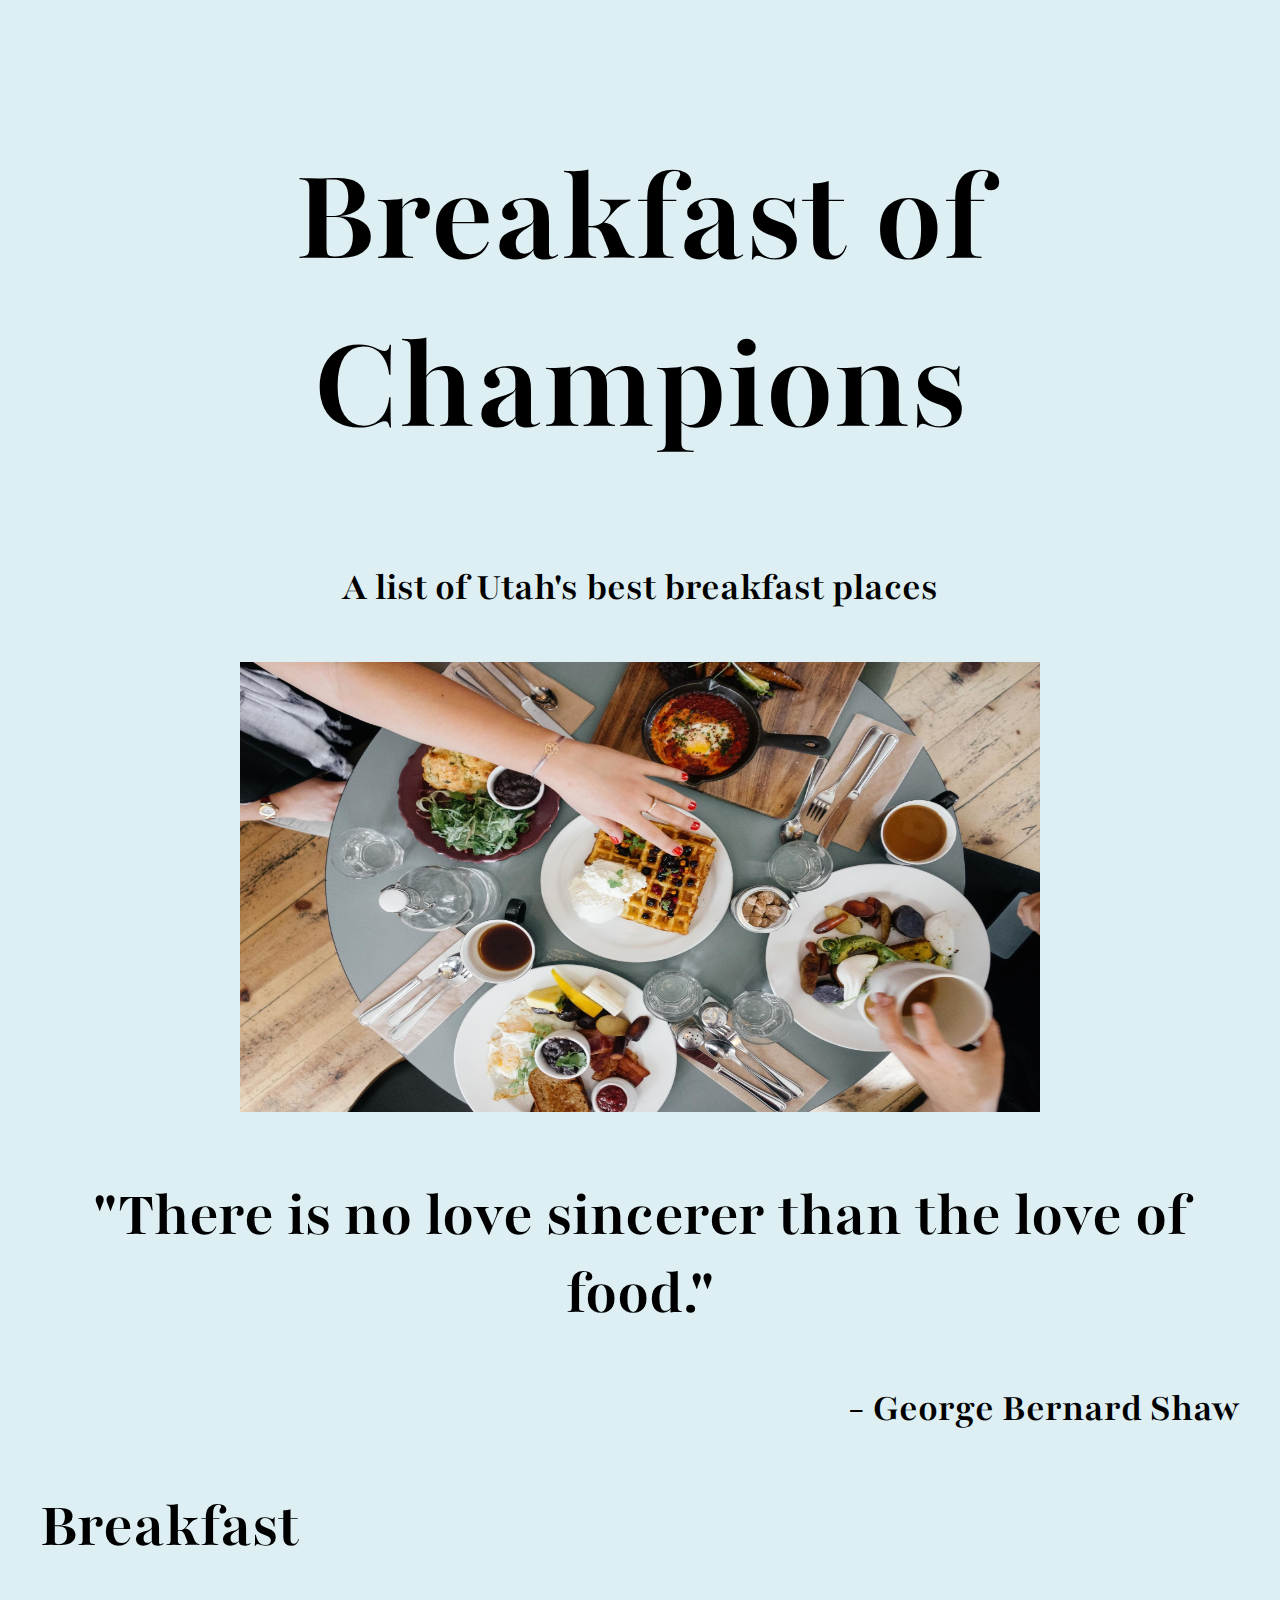
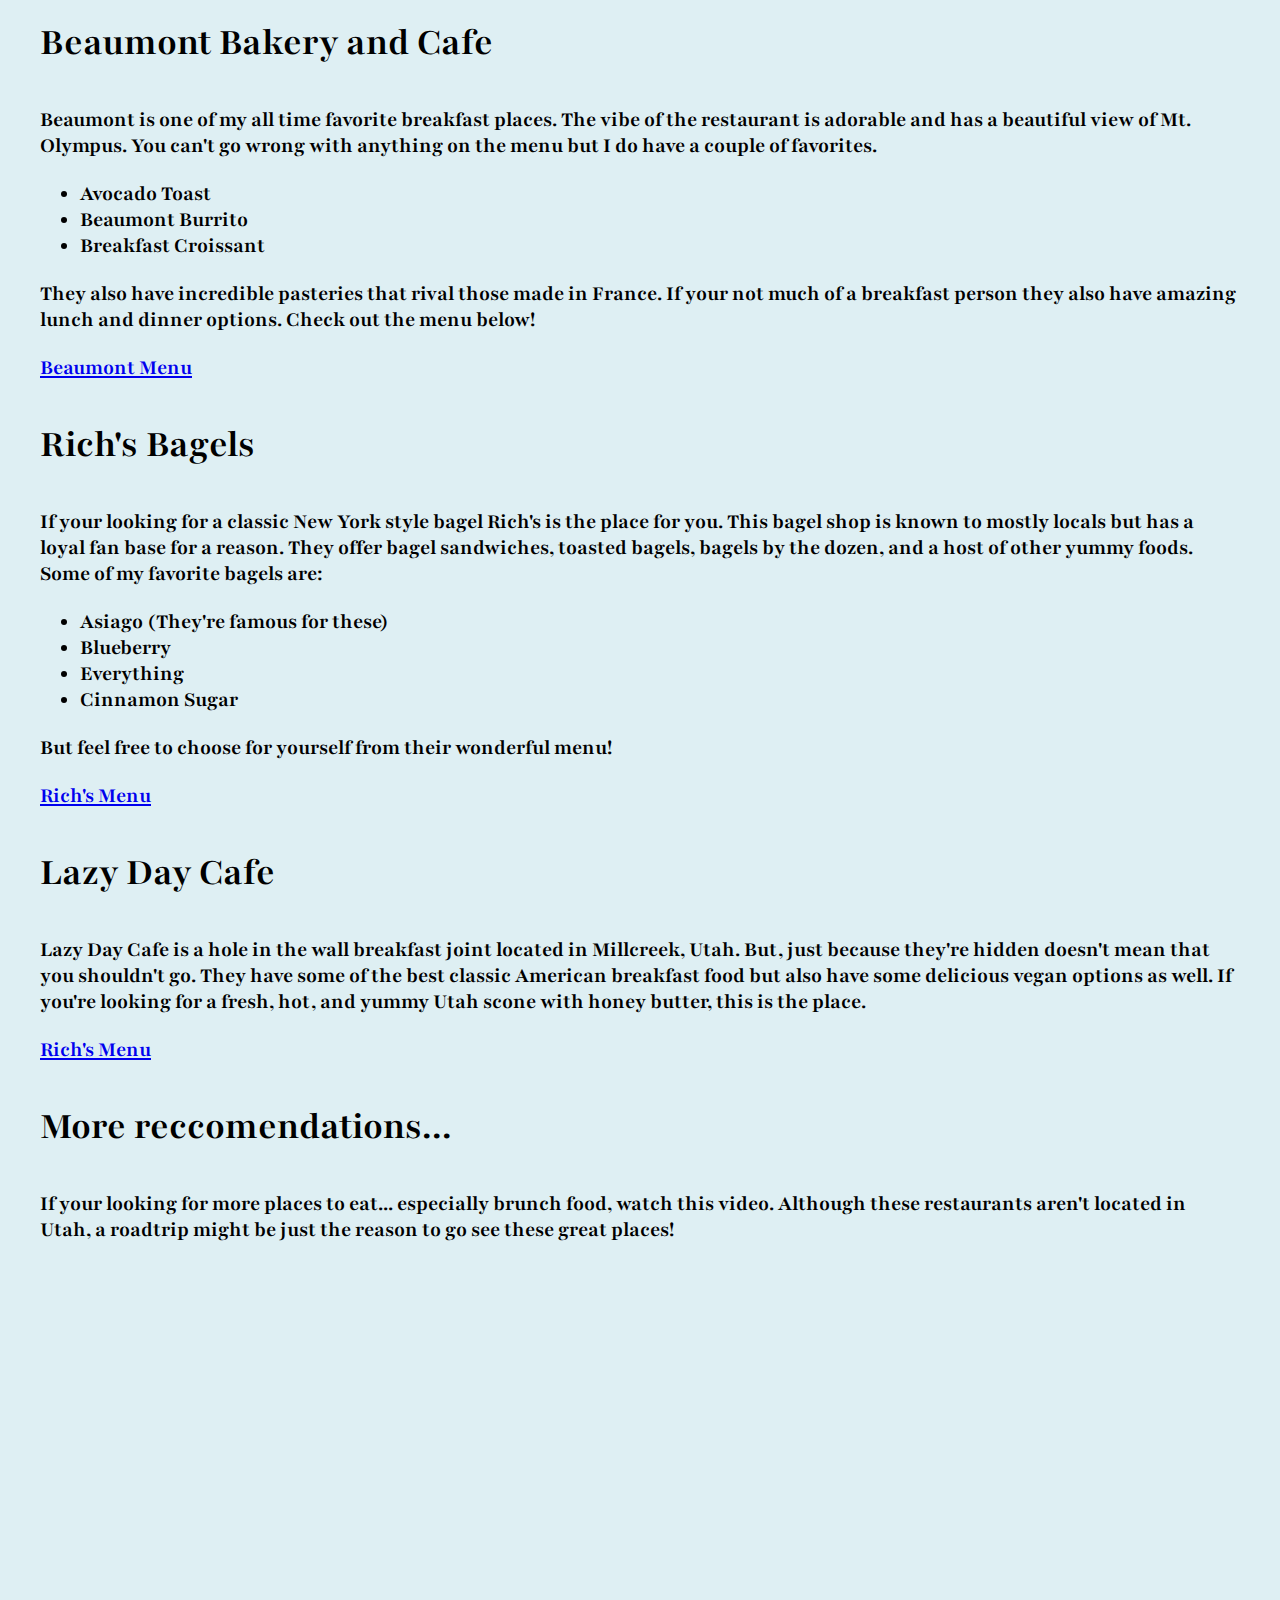
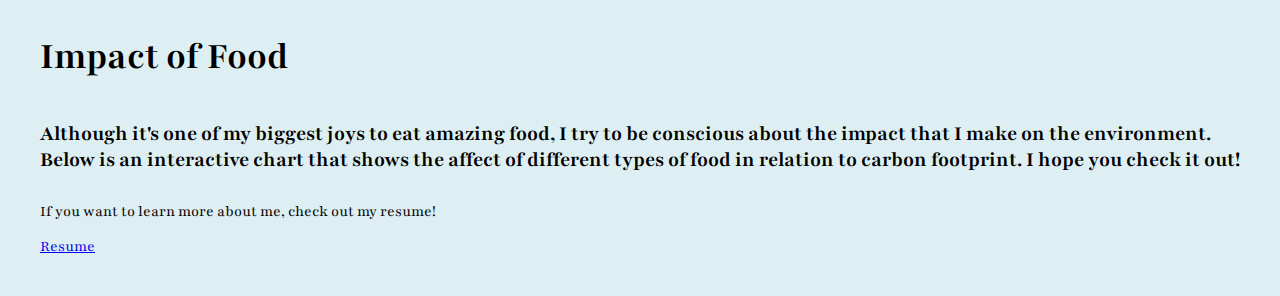
==== post.html @ 879e9ec7 "Add files via upload" ====
<!DOCTYPE html>
<html lang="en">
    <head>
        <meta charset="utf-8" />
        <title>Annie Pinegar Blog</title>
            <link rel="preconnect" href="https://fonts.googleapis.com">
            <link rel="preconnect" href="https://fonts.gstatic.com" crossorigin>
            <link href="https://fonts.googleapis.com/css2?family=Averia+Serif+Libre:ital,wght@0,300;0,400;0,700;1,300;1,400;1,700&family=Playfair:ital,opsz,wght@0,5..1200,300..900;1,5..1200,300..900&display=swap" rel="stylesheet">
            <link href="post.css" rel="stylesheet"/>
                
    </head>
    <body>
    
             <center>           
                    <h1>Breakfast of Champions</h1>
                        <h3>A list of Utah's best breakfast places</h3>
                            <img src="food.jpeg" alt="Yummy Food Here"
                            width="800" height="450" style="margin: 10px;" align="center">
                    <h2>"There is no love sincerer than the love of food." </h2>
            </center>
        <h3>
            <div align="right">
                    - George Bernard Shaw
                </div>
        </h3>
                            

        
                        <h2 class="section-heading">Breakfast</h2>
                        <h3><p>Beaumont Bakery and Cafe</p></h3>
                        <h4><p>Beaumont is one of my all time favorite breakfast places. The vibe of the restaurant is adorable and has a beautiful view of Mt. Olympus. You can't go wrong with anything on the menu but I do have a couple of favorites. </p>
                        
                        <ul>
                            <li>Avocado Toast</li>
                            <li>Beaumont Burrito</li>
                            <li>Breakfast Croissant</li>
                        </ul>
                        <p>They also have incredible pasteries that rival those made in France. If your not much of a breakfast person they also have amazing lunch and dinner options. Check out the menu below!</p>
                        <a target="_blank" href="https://www.beaumont.cafe/our-meals">Beaumont Menu</a></h4>
                        
                        <h3><p>Rich's Bagels</p></h3>
                        <h4><p>If your looking for a classic New York style bagel Rich's is the place for you. This bagel shop is known to mostly locals but has a loyal fan base for a reason. They offer bagel sandwiches, toasted bagels, bagels by the dozen, and a host of other yummy foods. Some of my favorite bagels are:</p>
                        
                        <ul>
                            <li>Asiago (They're famous for these)</li>
                            <li>Blueberry</li>
                            <li>Everything</li>
                            <li>Cinnamon Sugar</li>
                        </ul>
                        <p>But feel free to choose for yourself from their wonderful menu!</p>
                        <a target="_blank" href="https://richsbagels.com/menu/">Rich's Menu</a></h4>
                        
                        <h3><p>Lazy Day Cafe</p></h3>
                        <h4><p>Lazy Day Cafe is a hole in the wall breakfast joint located in Millcreek, Utah. But, just because they're hidden doesn't mean that you shouldn't go. They have some of the best classic American breakfast food but also have some delicious vegan options as well. If you're looking for a fresh, hot, and yummy Utah scone with honey butter, this is the place.</p>
                        
                        <a target="_blank" href="https://richsbagels.com/menu/">Rich's Menu</a></h4>
                        
                        <h3><p>More reccomendations...</p></h3>
                        <h4><p>If your looking for more places to eat... especially brunch food, watch this video. Although these restaurants aren't located in Utah, a roadtrip might be just the reason to go see these great places!</p></h4>
                        <iframe width="560" height="315" src="https://www.youtube.com/embed/yyv2gOHMGEc?si=KQgQYiql-RobZa5h" title="YouTube video player" frameborder="0" allow="accelerometer; autoplay; clipboard-write; encrypted-media; gyroscope; picture-in-picture; web-share" referrerpolicy="strict-origin-when-cross-origin" allowfullscreen></iframe>
                        
                        <h3><p>Impact of Food</p></h3>
                        <h4><p>Although it's one of my biggest joys to eat amazing food, I try to be conscious about the impact that I make on the environment. Below is an interactive chart that shows the affect of different types of food in relation to carbon footprint. I hope you check it out!</p></h4>
                        <div class='tableauPlaceholder' id='viz1713224712039' style='position: relative'><noscript><a href='#'><img alt='Viz ' src='https:&#47;&#47;public.tableau.com&#47;static&#47;images&#47;Ca&#47;CarbonFootprintofFood&#47;Viz&#47;1_rss.png' style='border: none' /></a></noscript><object class='tableauViz'  style='display:none;'><param name='host_url' value='https%3A%2F%2Fpublic.tableau.com%2F' /> <param name='embed_code_version' value='3' /> <param name='site_root' value='' /><param name='name' value='CarbonFootprintofFood&#47;Viz' /><param name='tabs' value='no' /><param name='toolbar' value='yes' /><param name='static_image' value='https:&#47;&#47;public.tableau.com&#47;static&#47;images&#47;Ca&#47;CarbonFootprintofFood&#47;Viz&#47;1.png' /> <param name='animate_transition' value='yes' /><param name='display_static_image' value='yes' /><param name='display_spinner' value='yes' /><param name='display_overlay' value='yes' /><param name='display_count' value='yes' /><param name='language' value='en-US' /></object></div>                <script type='text/javascript'>                    var divElement = document.getElementById('viz1713224712039');                    var vizElement = divElement.getElementsByTagName('object')[0];                    vizElement.style.width='1200px';vizElement.style.height='877px';                    var scriptElement = document.createElement('script');                    scriptElement.src = 'https://public.tableau.com/javascripts/api/viz_v1.js';                    vizElement.parentNode.insertBefore(scriptElement, vizElement);                </script>
                        
                        
                        <p>If you want to learn more about me, check out my resume!</p>
                        <a target="_blank" href="about.html">Resume</a>
                        
                        
    </body>
</html>
---- post.css ----
body{
  font-family: "Playfair", serif;
  font-optical-sizing: auto;
  font-weight: <weight>;
  font-style: normal;
  font-variation-settings:
    "wdth" 100;   
}
body{
    padding: 2rem;
    background-color: #DEEFF3
}

h1{
    font-size: 140px;
    text-align: center;
    font-weight: bold;
}

h2{
    font-size: 65px;
}

h3{
    font-size: 40px;
}

h4{
    font-size: 22px;
}

.restaurant{
    font: #2D3550
}
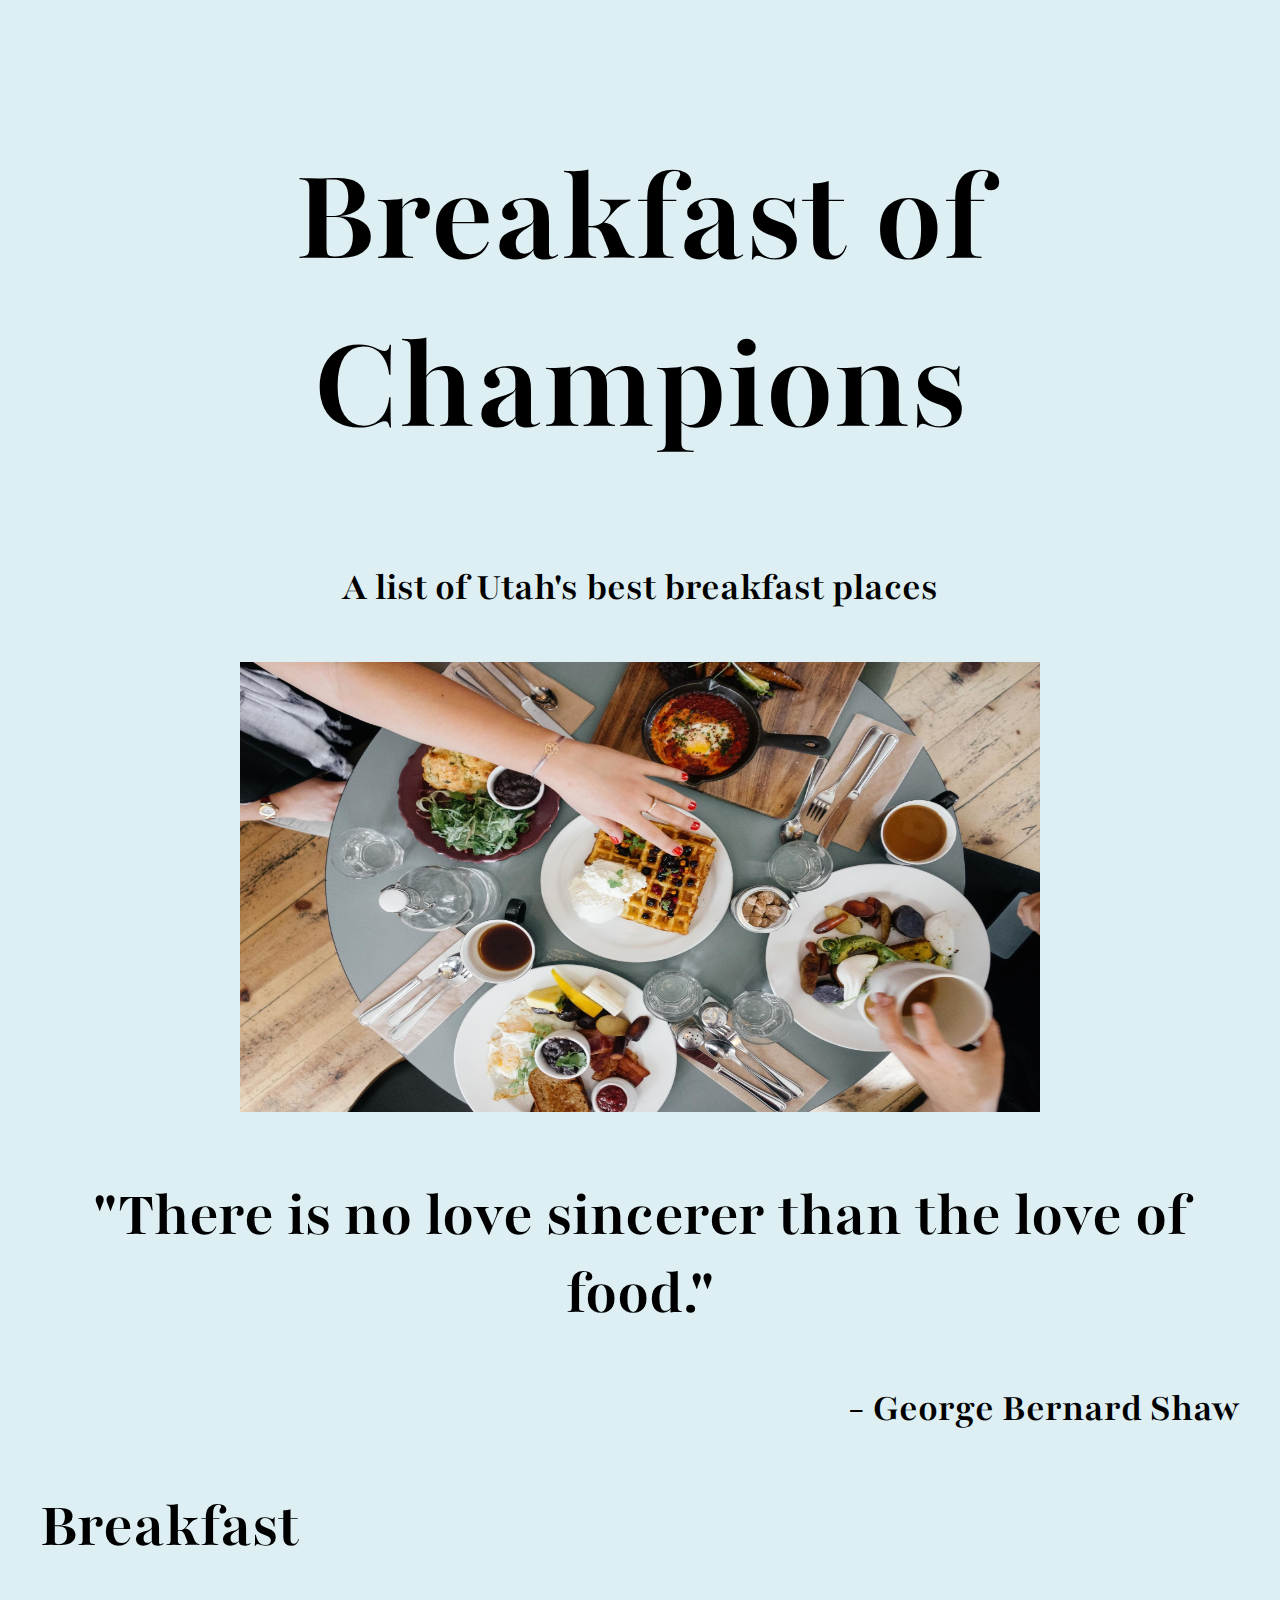
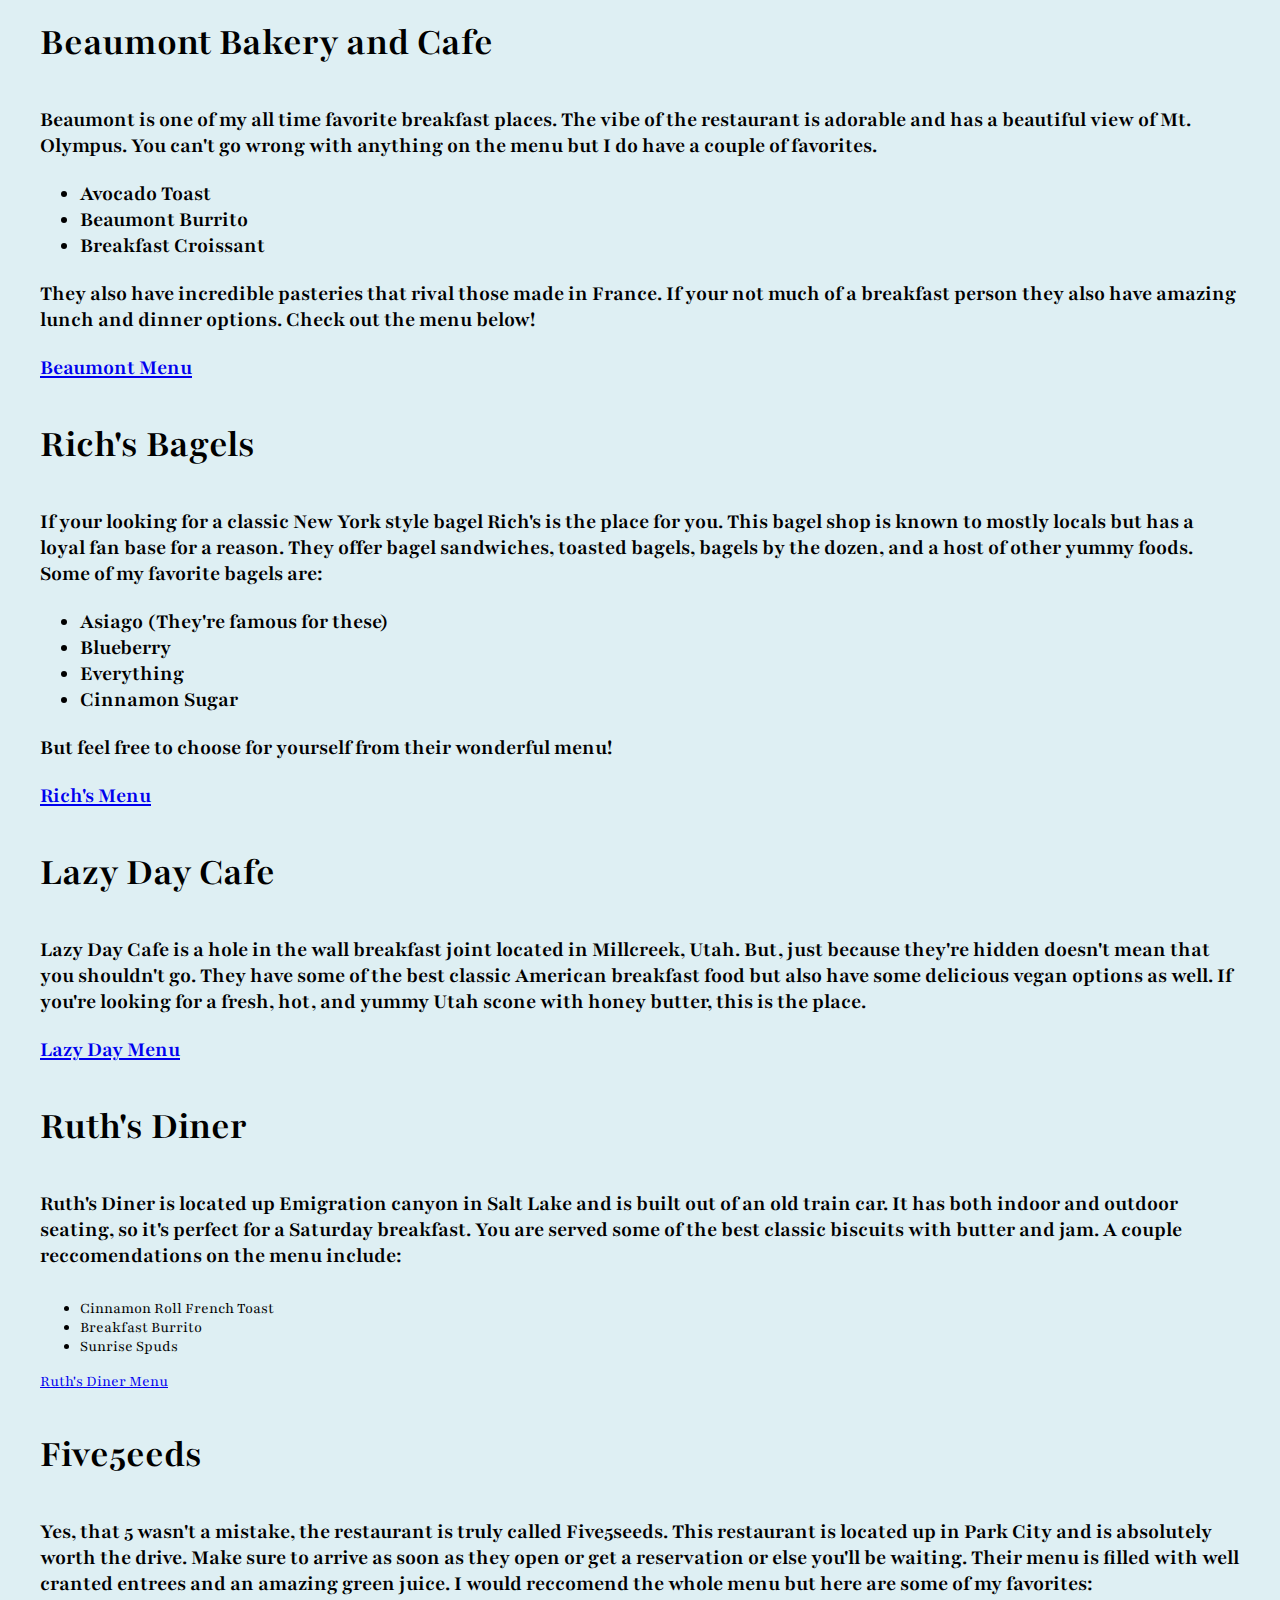
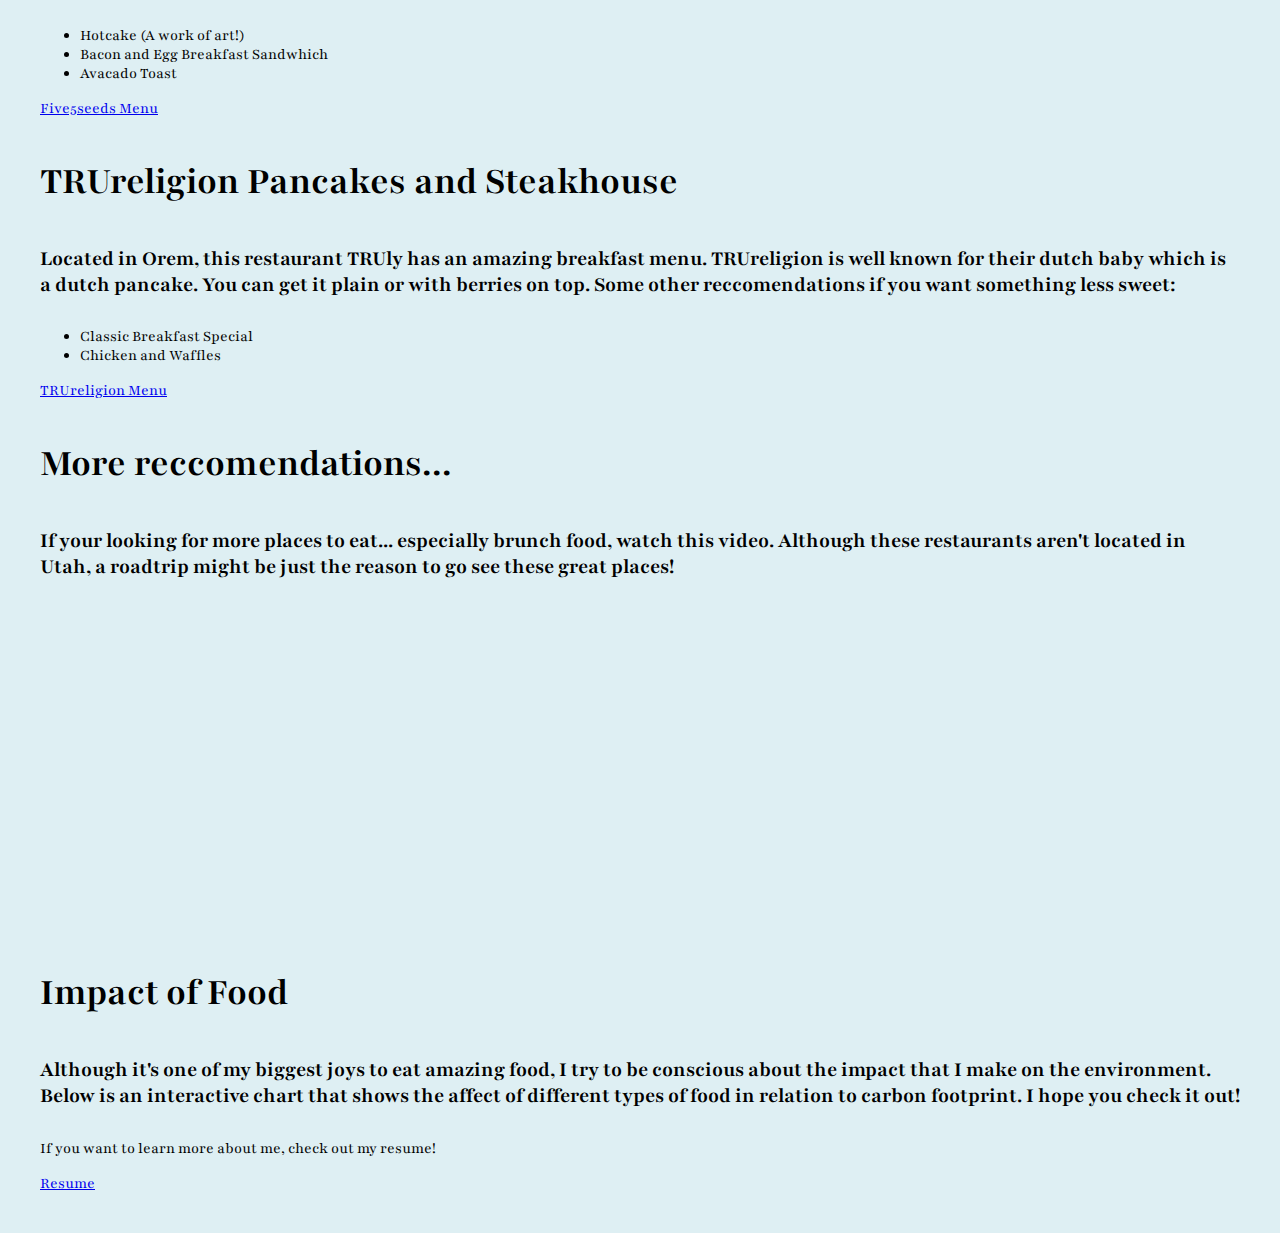
==== commit 7a8aea55: "Add files via upload" ====
--- a/post.html
+++ b/post.html
@@ -26,8 +26,8 @@
                             
 
         
-                        <h2 class="section-heading">Breakfast</h2>
-                        <h3><p>Beaumont Bakery and Cafe</p></h3>
+        <h2 class="section-heading">Breakfast</h2>
+                    <h3><p>Beaumont Bakery and Cafe</p></h3>
                         <h4><p>Beaumont is one of my all time favorite breakfast places. The vibe of the restaurant is adorable and has a beautiful view of Mt. Olympus. You can't go wrong with anything on the menu but I do have a couple of favorites. </p>
                         
                         <ul>
@@ -38,7 +38,7 @@
                         <p>They also have incredible pasteries that rival those made in France. If your not much of a breakfast person they also have amazing lunch and dinner options. Check out the menu below!</p>
                         <a target="_blank" href="https://www.beaumont.cafe/our-meals">Beaumont Menu</a></h4>
                         
-                        <h3><p>Rich's Bagels</p></h3>
+                    <h3><p>Rich's Bagels</p></h3>
                         <h4><p>If your looking for a classic New York style bagel Rich's is the place for you. This bagel shop is known to mostly locals but has a loyal fan base for a reason. They offer bagel sandwiches, toasted bagels, bagels by the dozen, and a host of other yummy foods. Some of my favorite bagels are:</p>
                         
                         <ul>
@@ -50,11 +50,43 @@
                         <p>But feel free to choose for yourself from their wonderful menu!</p>
                         <a target="_blank" href="https://richsbagels.com/menu/">Rich's Menu</a></h4>
                         
-                        <h3><p>Lazy Day Cafe</p></h3>
+                    <h3><p>Lazy Day Cafe</p></h3>
                         <h4><p>Lazy Day Cafe is a hole in the wall breakfast joint located in Millcreek, Utah. But, just because they're hidden doesn't mean that you shouldn't go. They have some of the best classic American breakfast food but also have some delicious vegan options as well. If you're looking for a fresh, hot, and yummy Utah scone with honey butter, this is the place.</p>
                         
-                        <a target="_blank" href="https://richsbagels.com/menu/">Rich's Menu</a></h4>
+                        <a target="_blank" href="https://www.lazydaycafe.net">Lazy Day Menu</a></h4>
+        
+                    <h3><p>Ruth's Diner</p></h3>
+                        <h4><p>Ruth's Diner is located up Emigration canyon in Salt Lake and is built out of an old train car. It has both indoor and outdoor seating, so it's perfect for a Saturday breakfast. You are served some of the best classic biscuits with butter and jam. A couple reccomendations on the menu include:</p></h4>
                         
+                        <ul>
+                            <li>Cinnamon Roll French Toast</li>
+                            <li>Breakfast Burrito</li>
+                            <li>Sunrise Spuds</li>
+                        </ul>
+        
+                        <a target="_blank" href="https://ruthsdiner.com/wp-content/uploads/2023/02/Day-2-25-23.pdf">Ruth's Diner Menu</a>
+        
+                    <h3><p>Five5eeds</p></h3>
+                        <h4><p>Yes, that 5 wasn't a mistake, the restaurant is truly called Five5seeds. This restaurant is located up in Park City and is absolutely worth the drive. Make sure to arrive as soon as they open or get a reservation or else you'll be waiting. Their menu is filled with well cranted entrees and an amazing green juice. I would reccomend the whole menu but here are some of my favorites:</p></h4>
+                        
+                        <ul>
+                            <li>Hotcake (A work of art!)</li>
+                            <li>Bacon and Egg Breakfast Sandwhich</li>
+                            <li>Avacado Toast</li>
+                        </ul>
+        
+                        <a target="_blank" href="https://www.five5eeds.com/menu#breakfast">Five5seeds Menu</a>
+        
+                    <h3><p>TRUreligion Pancakes and Steakhouse</p></h3>
+                        <h4><p>Located in Orem, this restaurant TRUly has an amazing breakfast menu. TRUreligion is well known for their dutch baby which is a dutch pancake. You can get it plain or with berries on top. Some other reccomendations if you want something less sweet:</p></h4>
+                        
+                        <ul>
+                            <li>Classic Breakfast Special</li>
+                            <li>Chicken and Waffles</li>
+                        </ul>
+        
+                        <a target="_blank" href="https://trureligionpancakeandsteakhouse.com/our-menu/">TRUreligion Menu</a>
+        
                         <h3><p>More reccomendations...</p></h3>
                         <h4><p>If your looking for more places to eat... especially brunch food, watch this video. Although these restaurants aren't located in Utah, a roadtrip might be just the reason to go see these great places!</p></h4>
                         <iframe width="560" height="315" src="https://www.youtube.com/embed/yyv2gOHMGEc?si=KQgQYiql-RobZa5h" title="YouTube video player" frameborder="0" allow="accelerometer; autoplay; clipboard-write; encrypted-media; gyroscope; picture-in-picture; web-share" referrerpolicy="strict-origin-when-cross-origin" allowfullscreen></iframe>
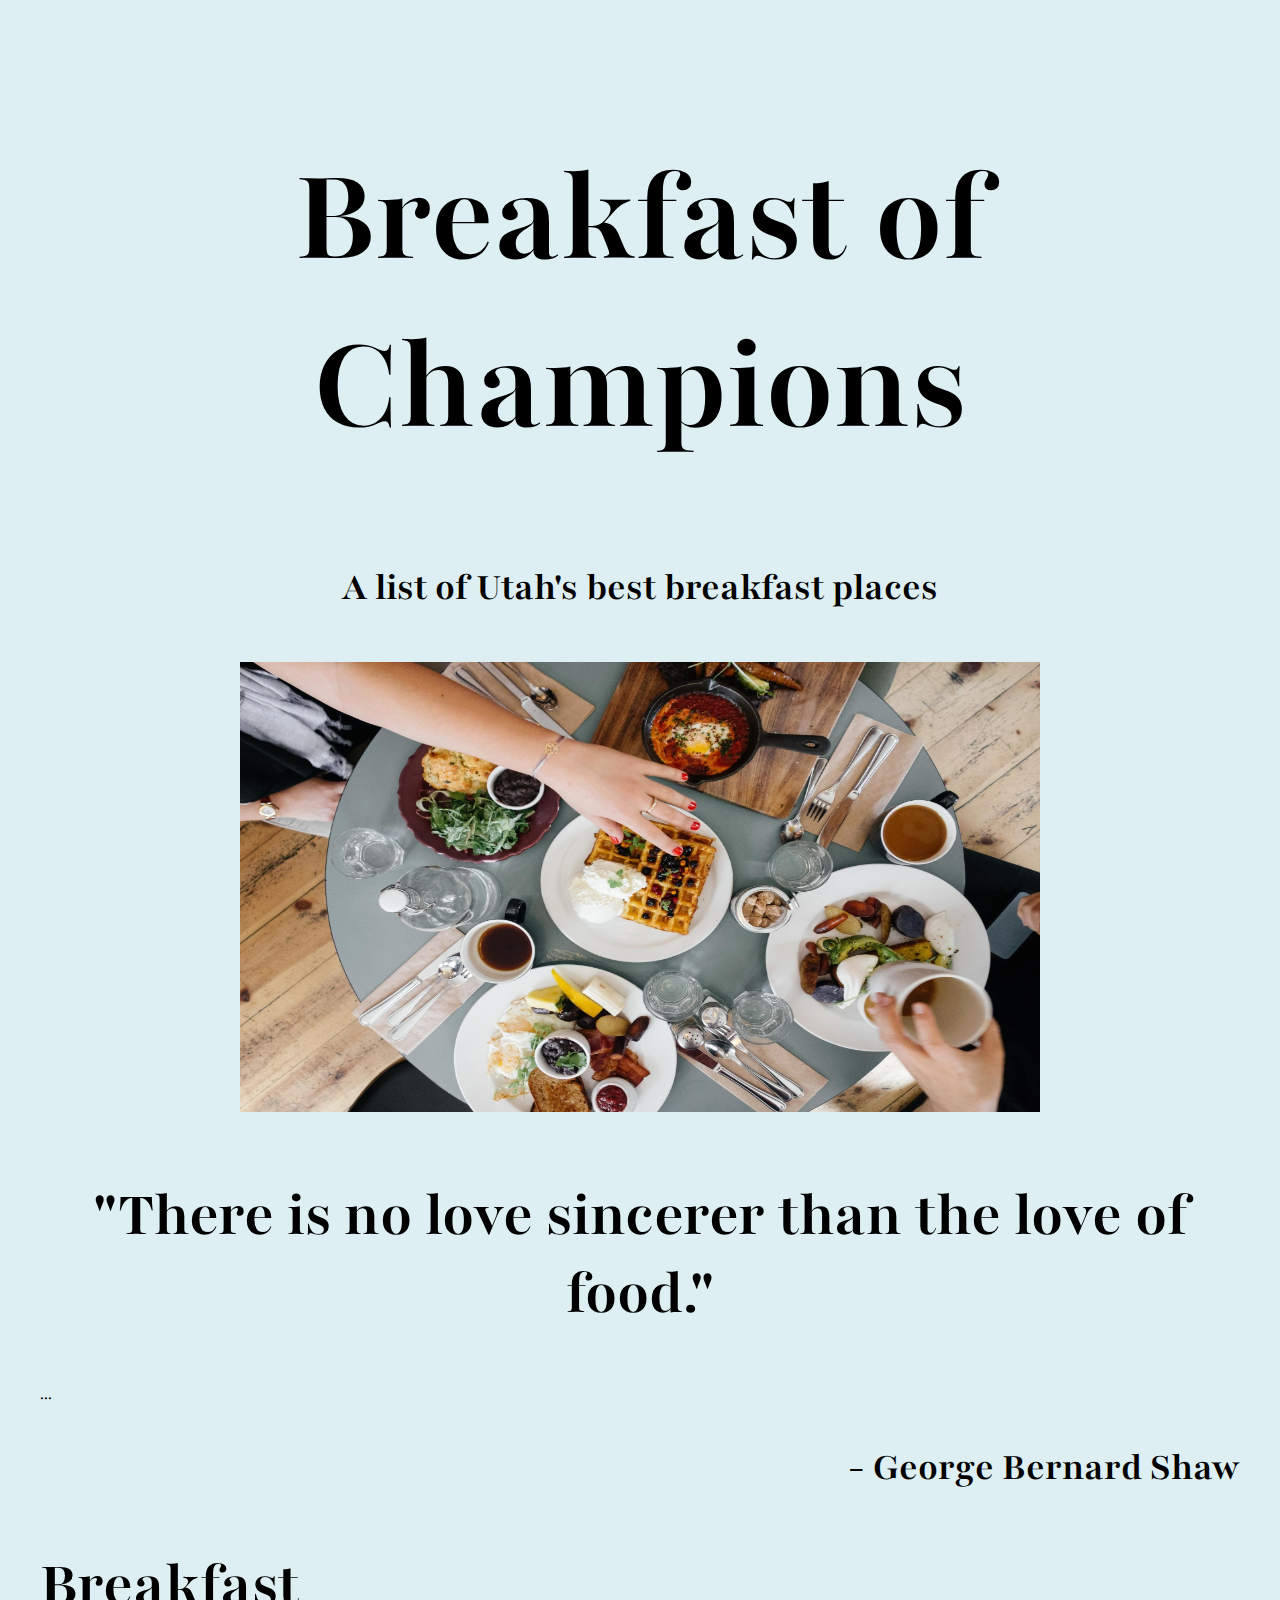
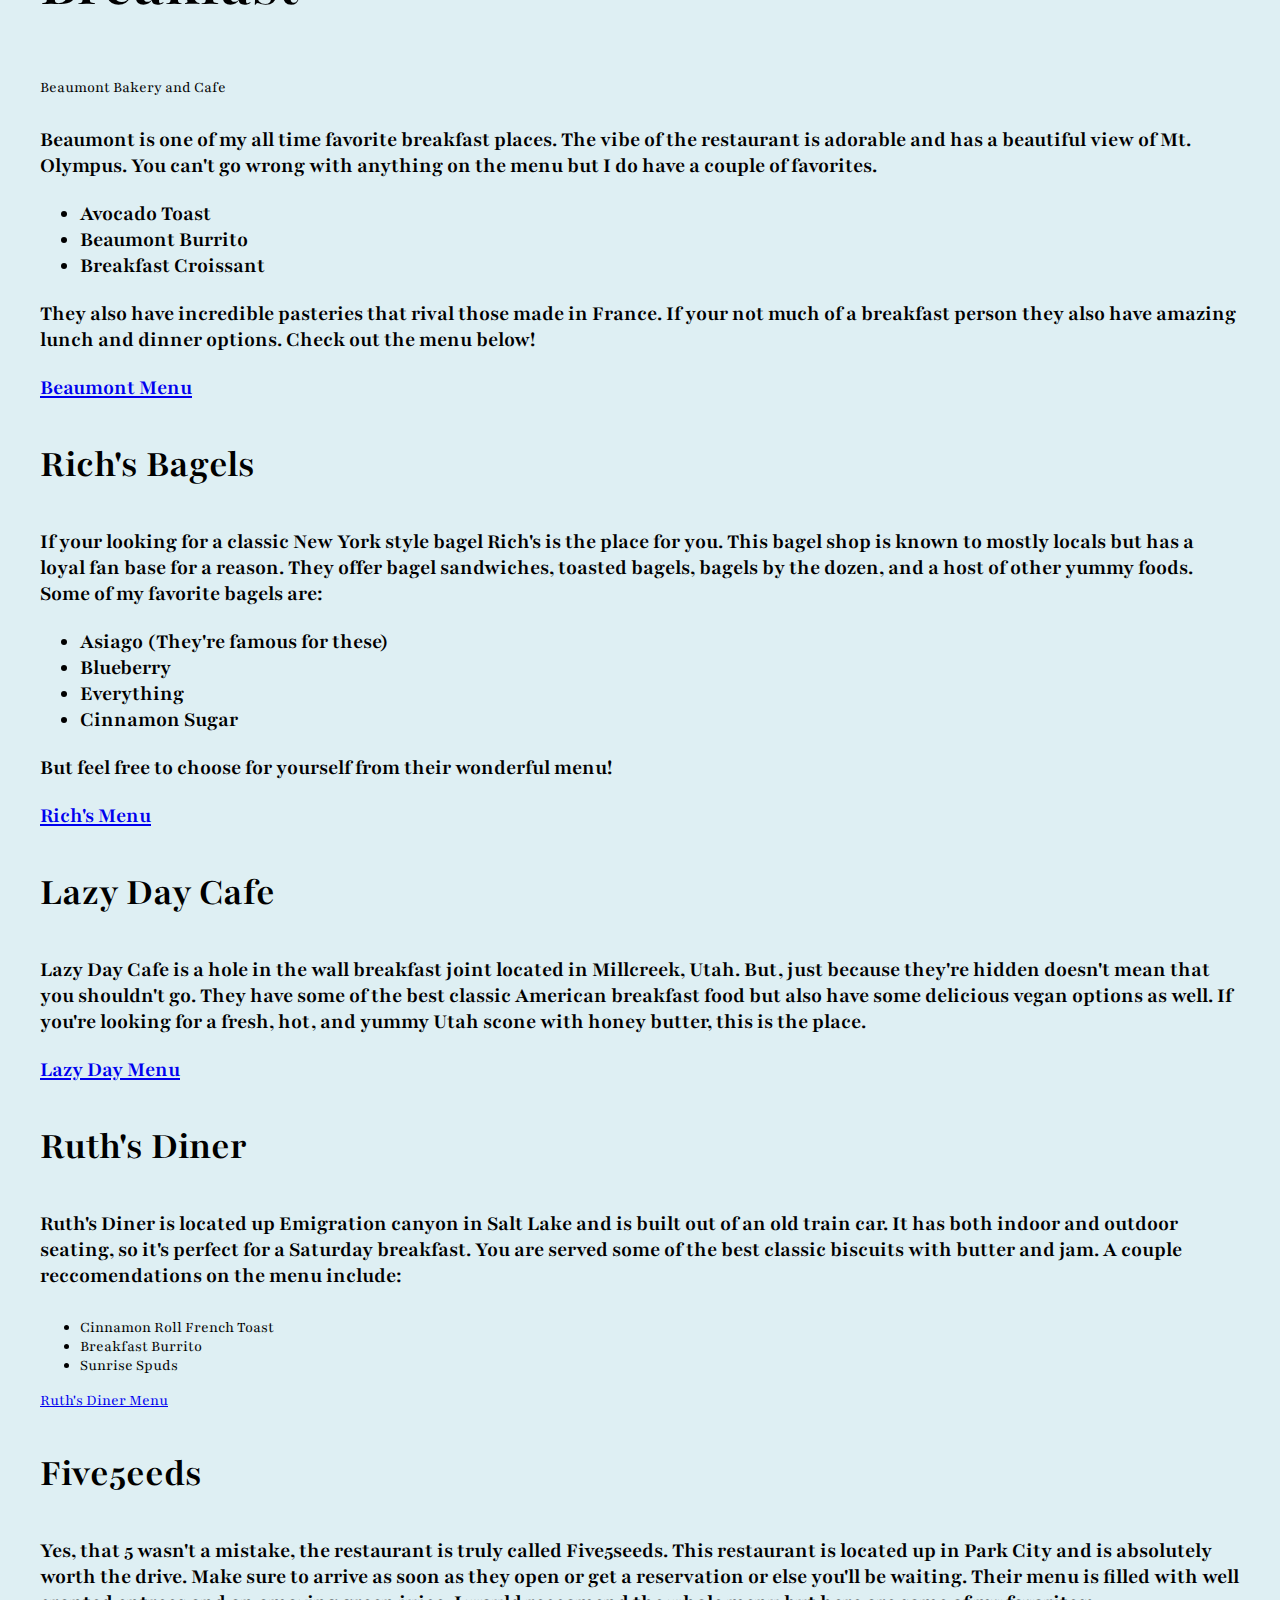
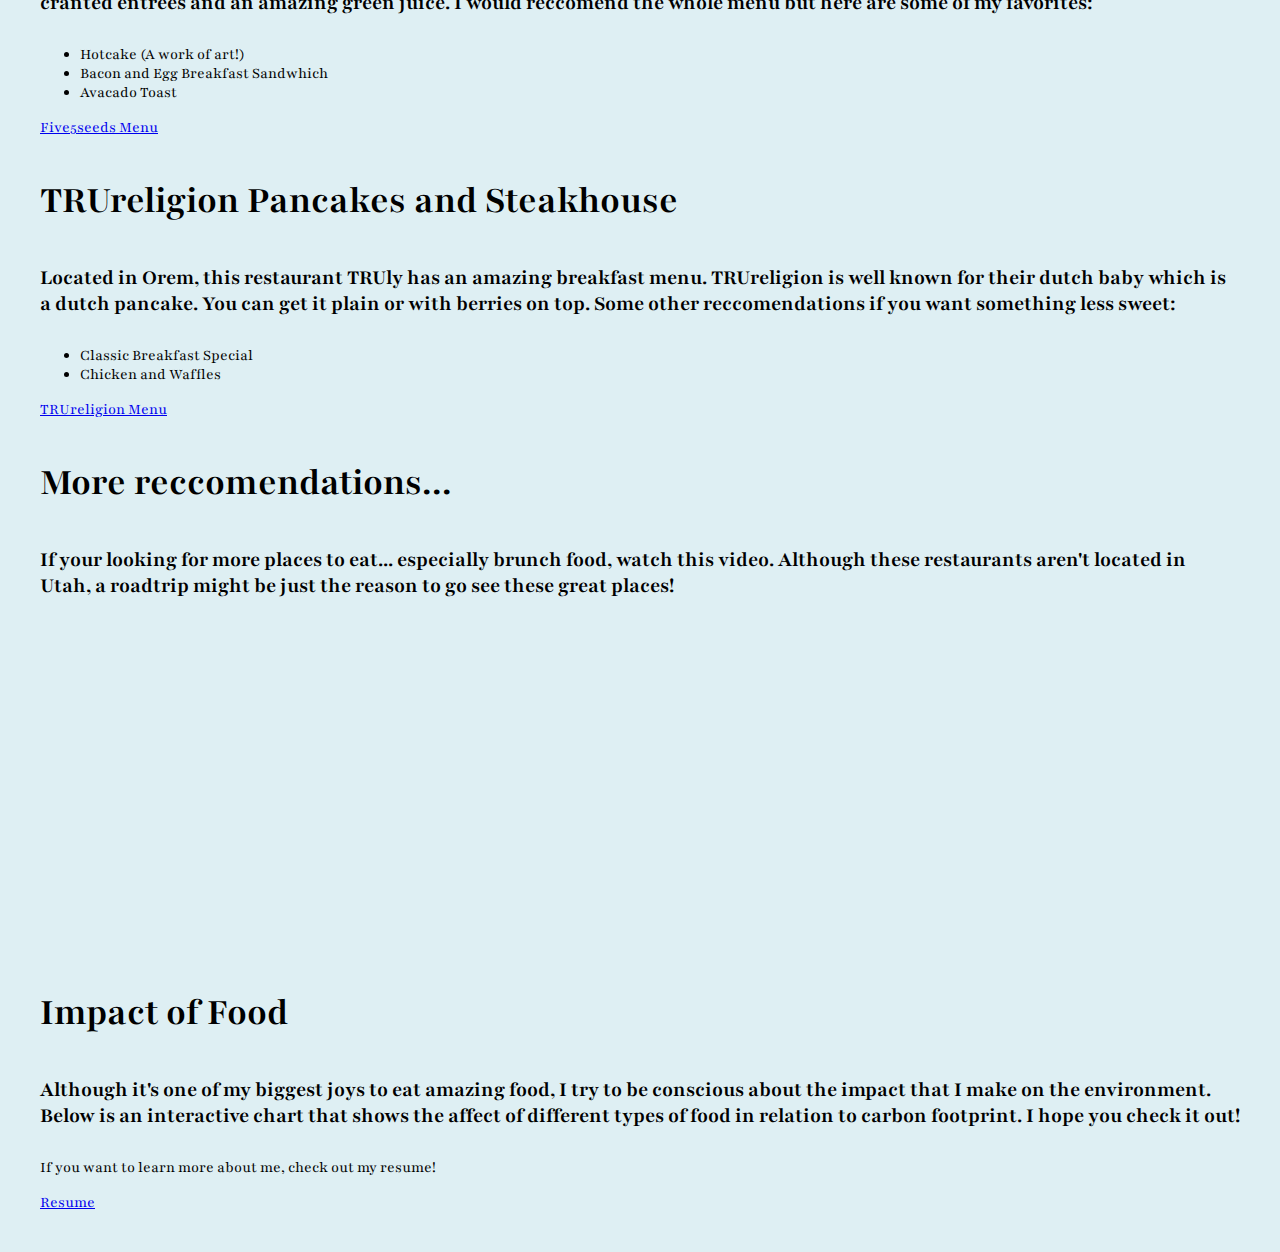
==== commit 0a0291d0: "Add files via upload" ====
--- a/post.html
+++ b/post.html
@@ -18,6 +18,7 @@
                             width="800" height="450" style="margin: 10px;" align="center">
                     <h2>"There is no love sincerer than the love of food." </h2>
             </center>
+       <div class="dots">...</div>
         <h3>
             <div align="right">
                     - George Bernard Shaw
@@ -27,7 +28,9 @@
 
         
         <h2 class="section-heading">Breakfast</h2>
-                    <h3><p>Beaumont Bakery and Cafe</p></h3>
+                   <div class="restaurant">
+                       Beaumont Bakery and Cafe
+                    </div> 
                         <h4><p>Beaumont is one of my all time favorite breakfast places. The vibe of the restaurant is adorable and has a beautiful view of Mt. Olympus. You can't go wrong with anything on the menu but I do have a couple of favorites. </p>
                         
                         <ul>
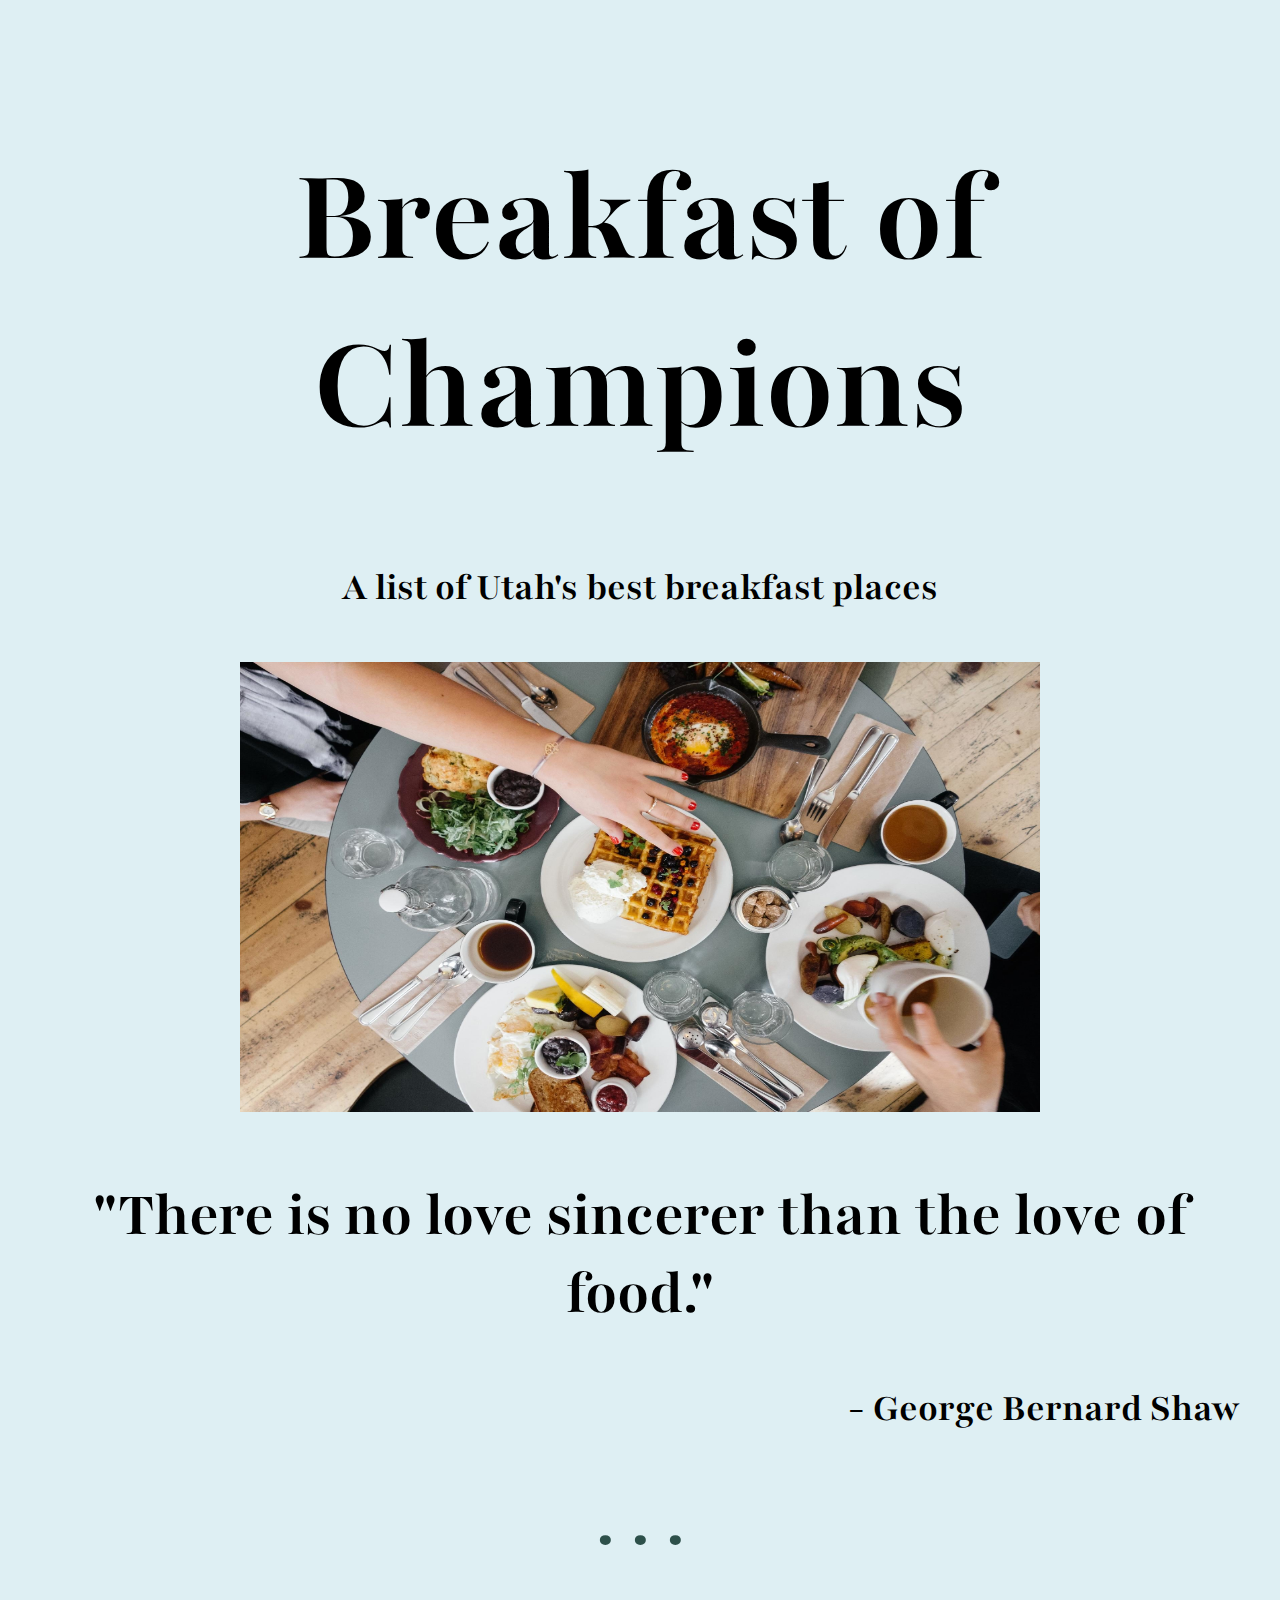
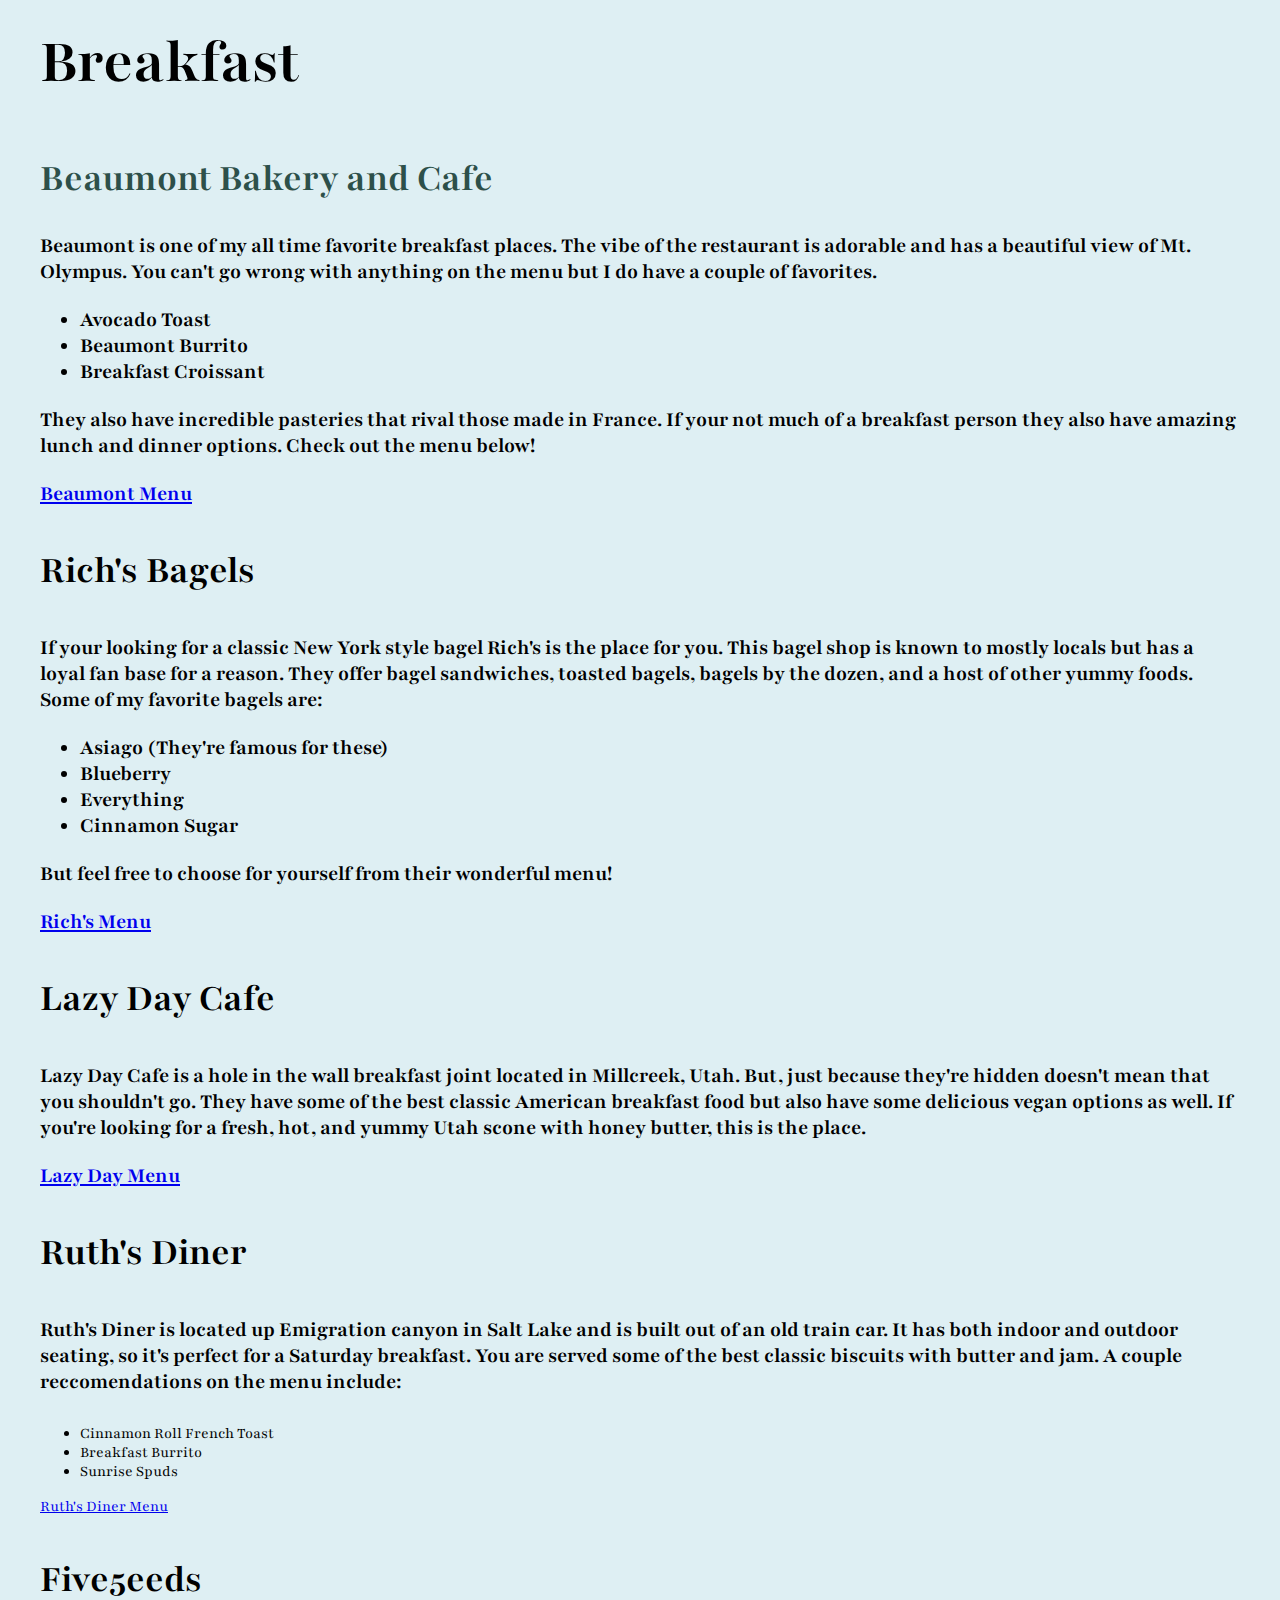
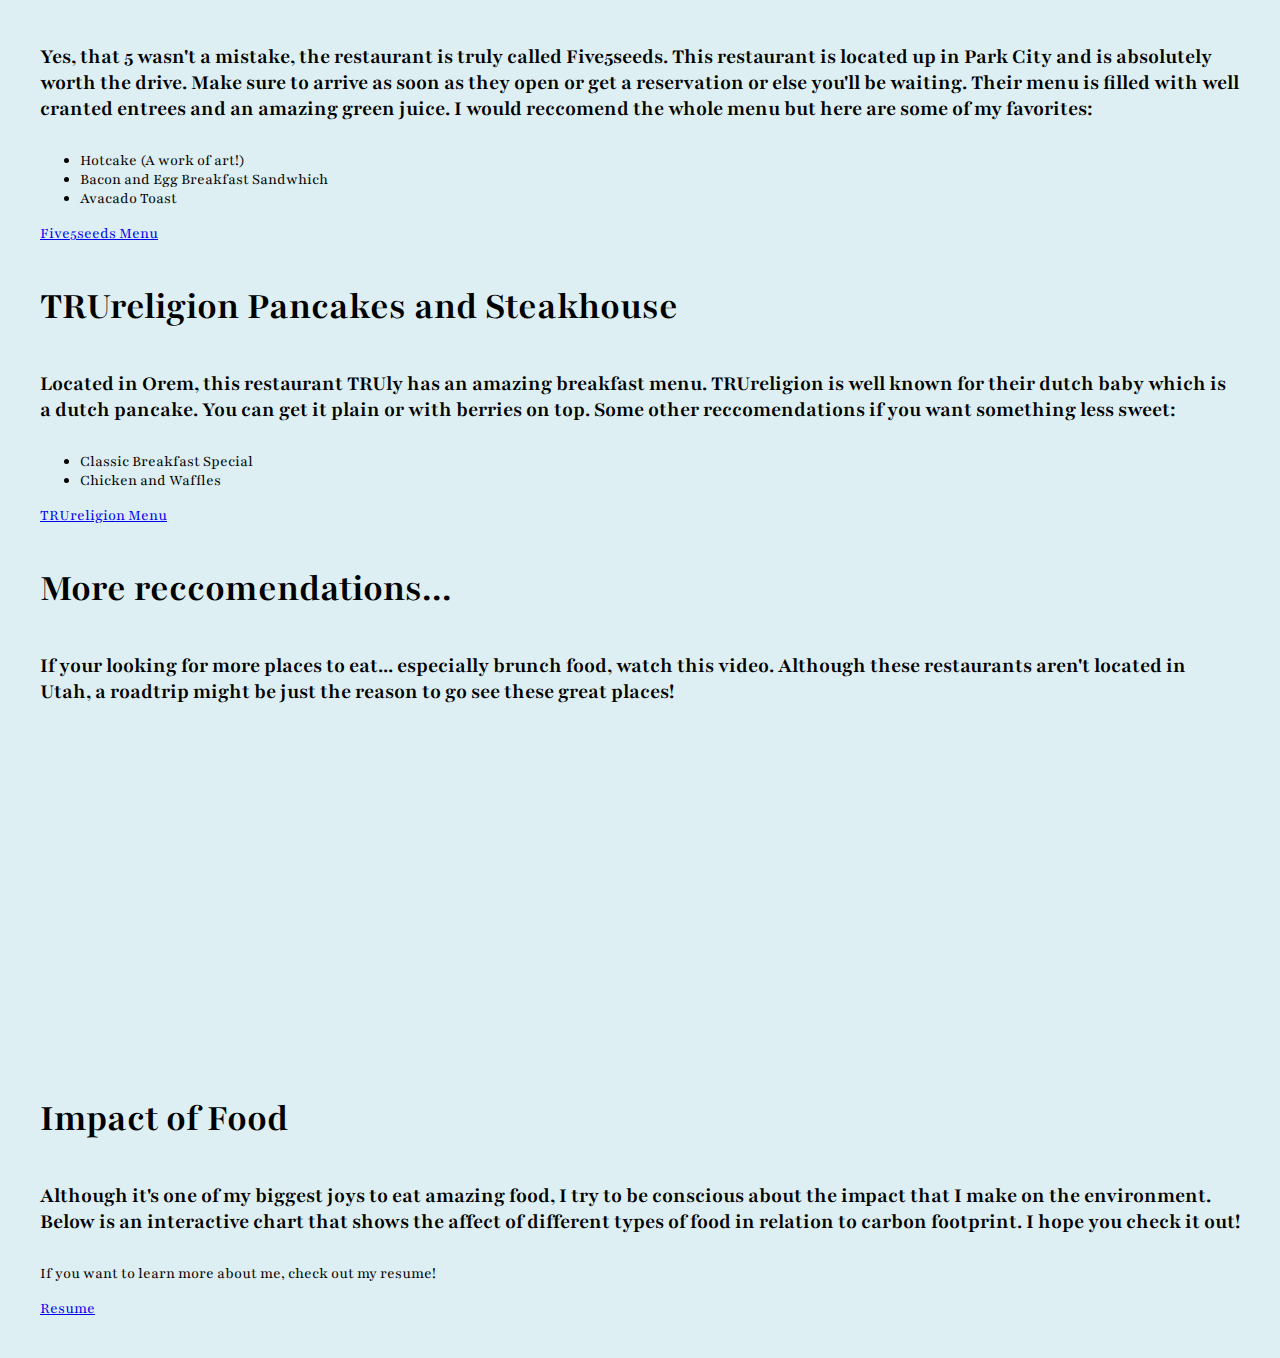
==== commit c81ba0c5: "Add files via upload" ====
--- a/post.html
+++ b/post.html
@@ -18,14 +18,14 @@
                             width="800" height="450" style="margin: 10px;" align="center">
                     <h2>"There is no love sincerer than the love of food." </h2>
             </center>
-       <div class="dots">...</div>
+       
         <h3>
             <div align="right">
                     - George Bernard Shaw
                 </div>
         </h3>
                             
-
+                                        <div class="dots">.    .    .</div>
         
         <h2 class="section-heading">Breakfast</h2>
                    <div class="restaurant">
--- a/post.css
+++ b/post.css
@@ -30,5 +30,15 @@
 }
 
 .restaurant{
-    font: #2D3550
+    font-size: 40px;
+    font-weight: bold;
+    color: #2D504A;
+}
+
+.dots{
+    text-align:center;
+    font-size: 80px;
+    font-weight: bold;
+    color: #2D504A;
+    
 }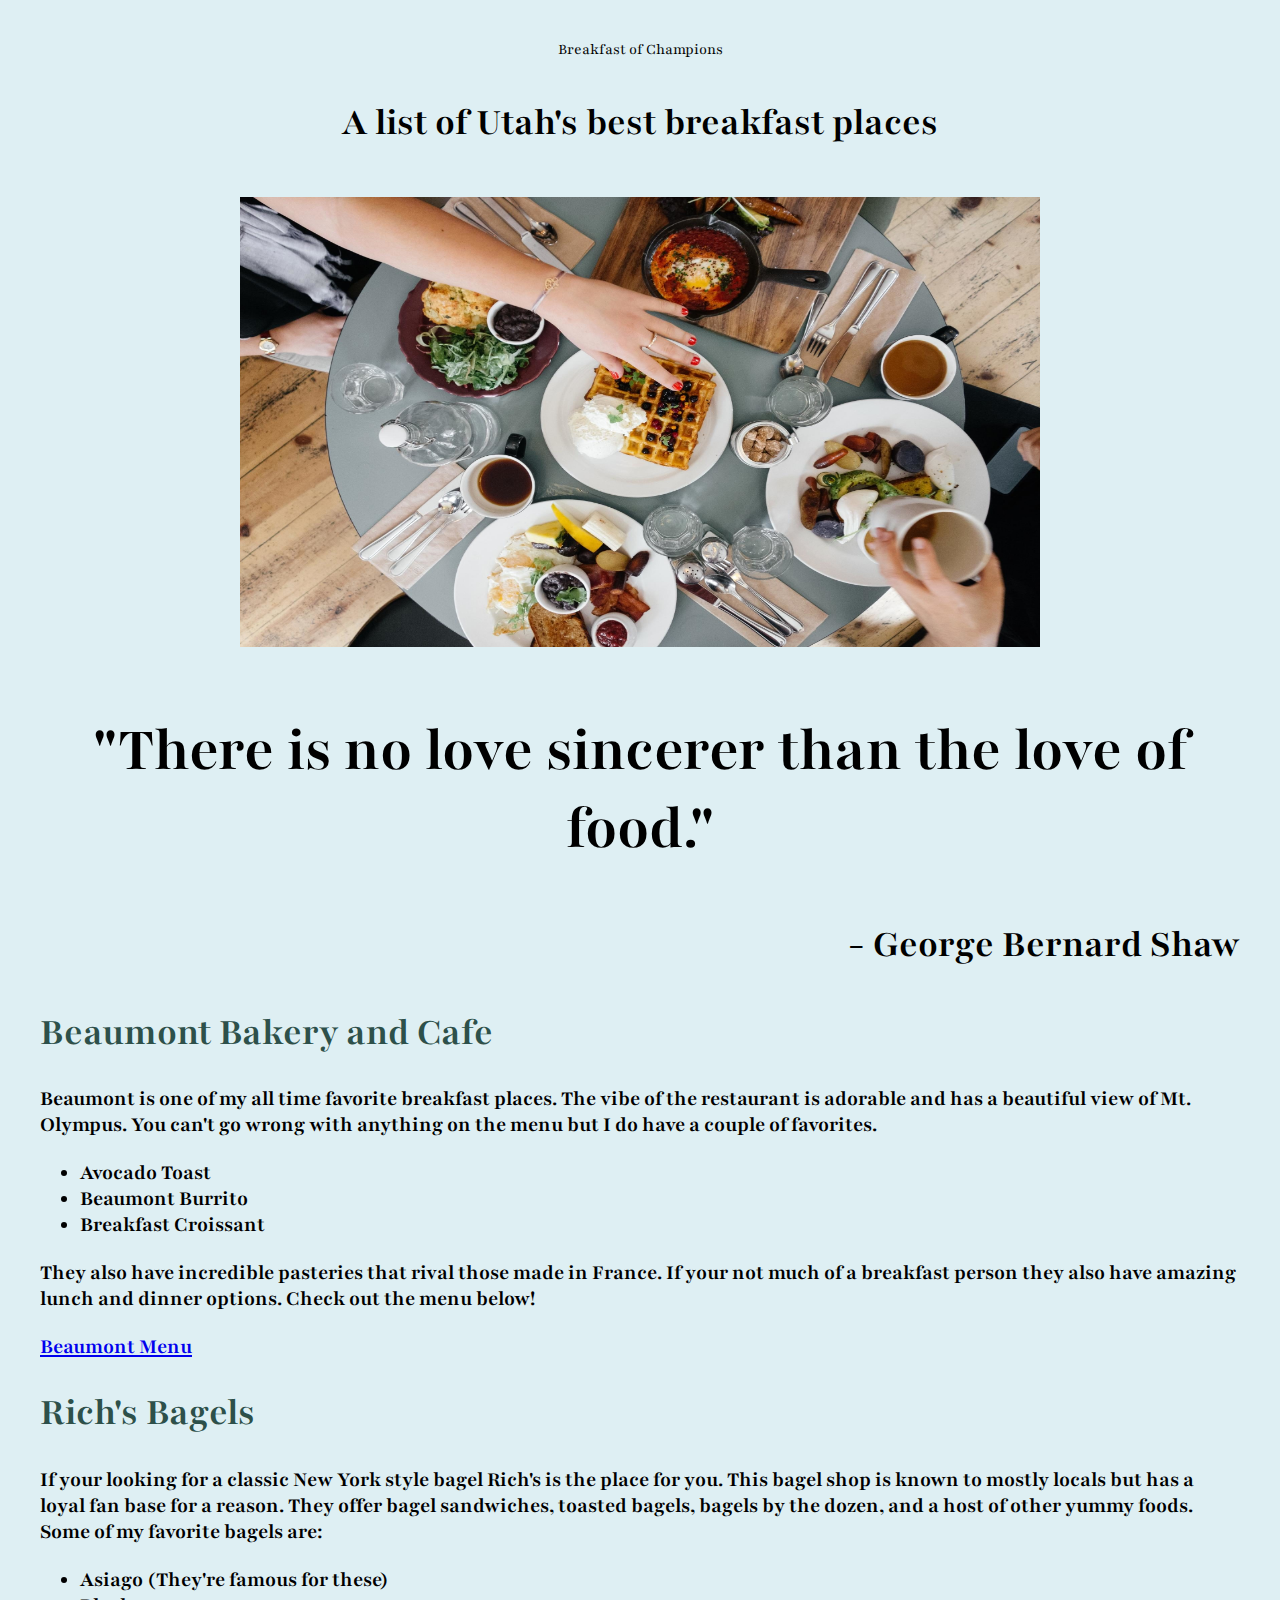
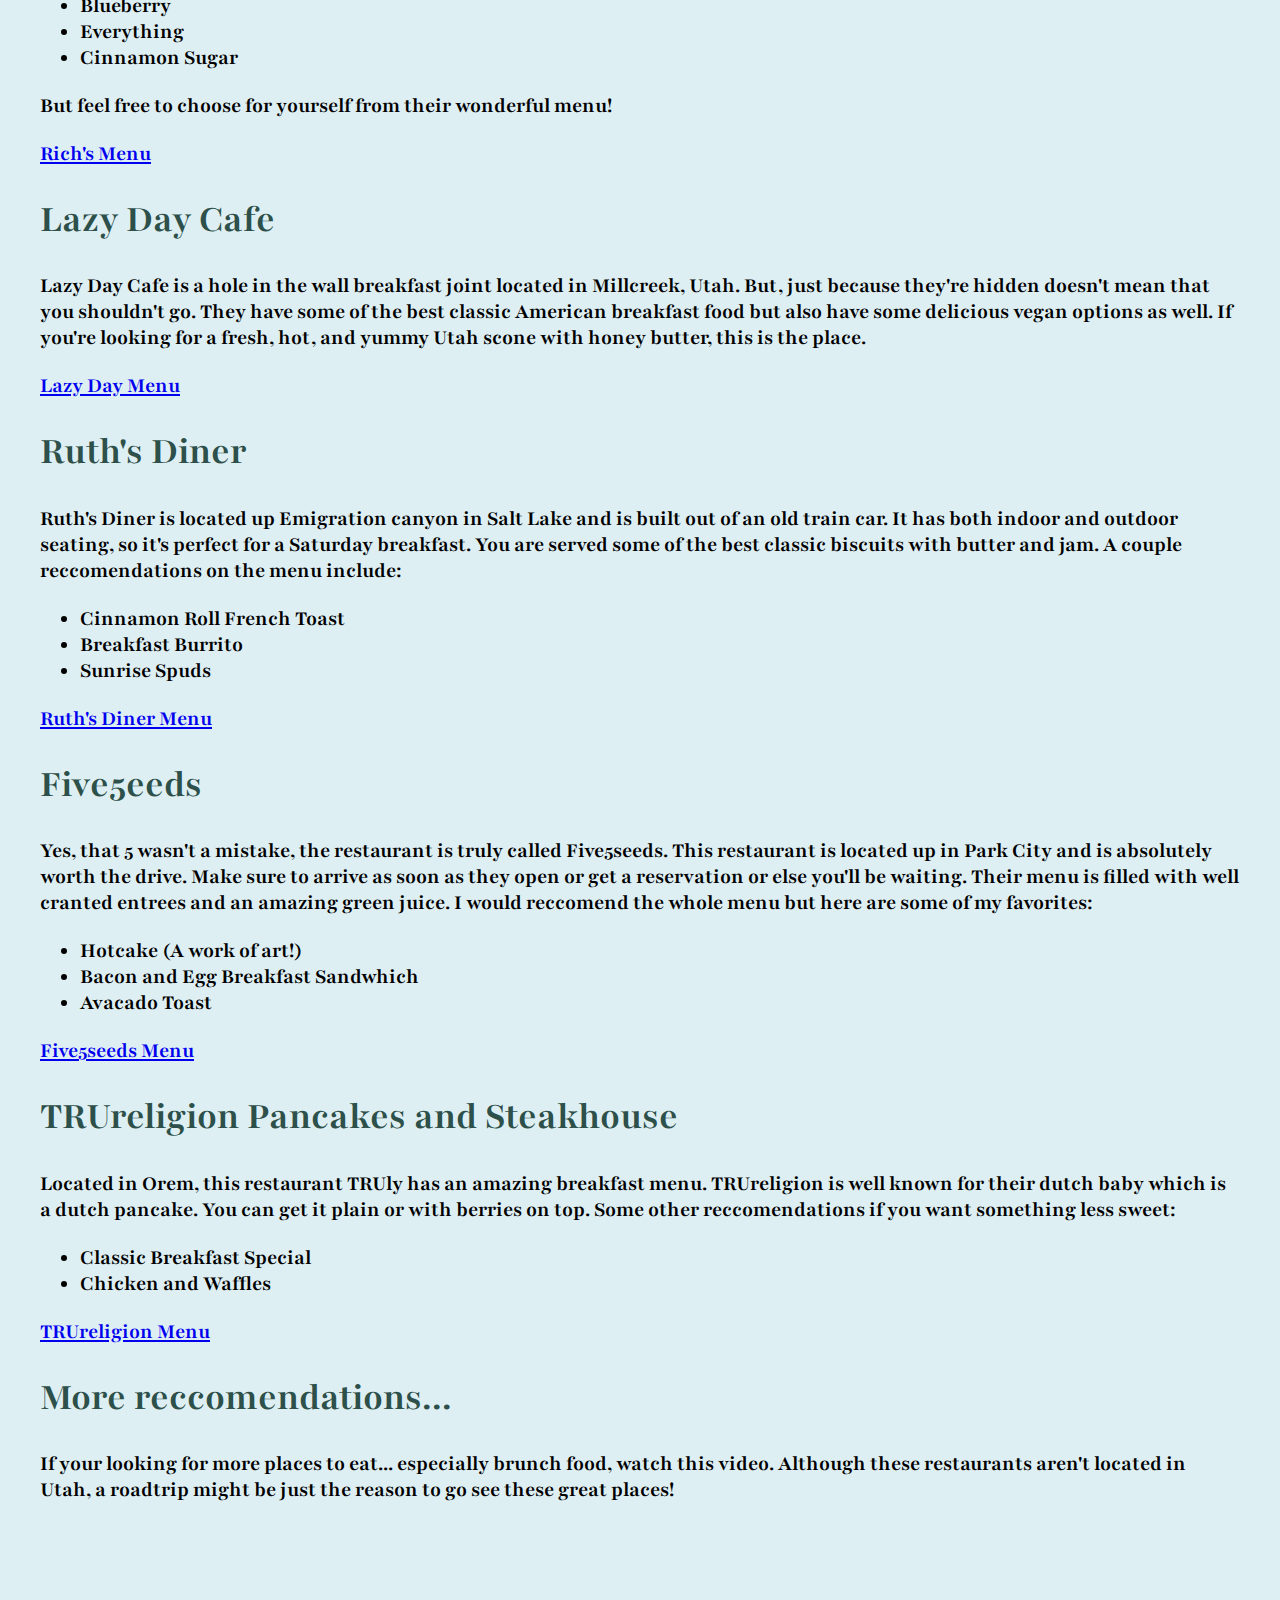
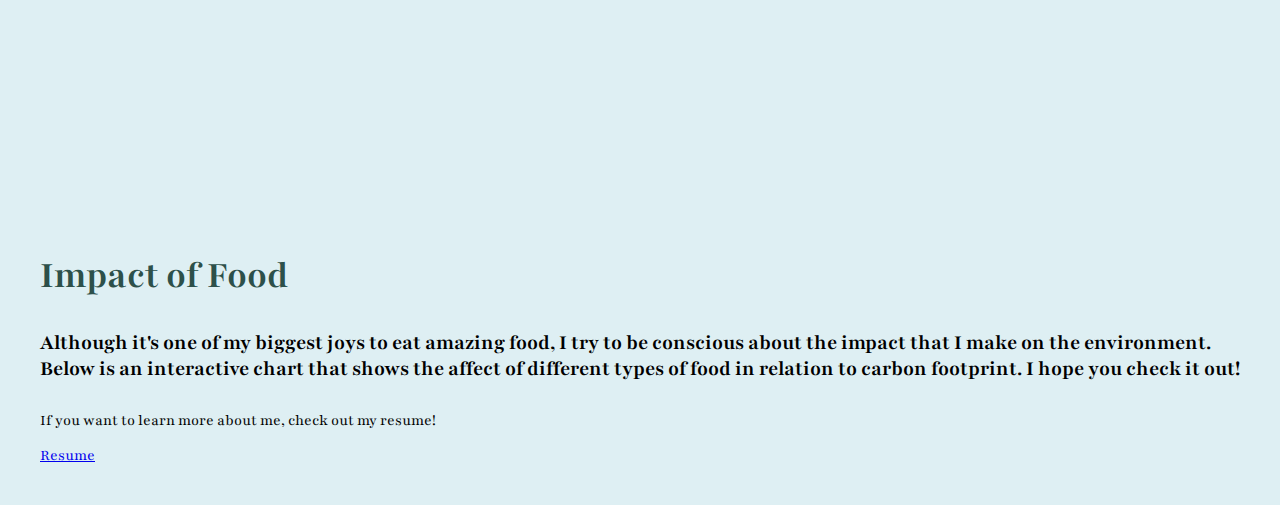
==== commit fc405d5d: "Add files via upload" ====
--- a/post.html
+++ b/post.html
@@ -12,8 +12,10 @@
     <body>
     
              <center>           
-                    <h1>Breakfast of Champions</h1>
-                        <h3>A list of Utah's best breakfast places</h3>
+                    <div class="title">Breakfast of Champions</div>
+                        <div class="move-up">
+                            <h3>A list of Utah's best breakfast places</h3>
+                        </div>
                             <img src="food.jpeg" alt="Yummy Food Here"
                             width="800" height="450" style="margin: 10px;" align="center">
                     <h2>"There is no love sincerer than the love of food." </h2>
@@ -24,10 +26,7 @@
                     - George Bernard Shaw
                 </div>
         </h3>
-                            
-                                        <div class="dots">.    .    .</div>
-        
-        <h2 class="section-heading">Breakfast</h2>
+    
                    <div class="restaurant">
                        Beaumont Bakery and Cafe
                     </div> 
@@ -41,7 +40,9 @@
                         <p>They also have incredible pasteries that rival those made in France. If your not much of a breakfast person they also have amazing lunch and dinner options. Check out the menu below!</p>
                         <a target="_blank" href="https://www.beaumont.cafe/our-meals">Beaumont Menu</a></h4>
                         
-                    <h3><p>Rich's Bagels</p></h3>
+                    <div class="restaurant">
+                       Rich's Bagels
+                    </div> 
                         <h4><p>If your looking for a classic New York style bagel Rich's is the place for you. This bagel shop is known to mostly locals but has a loyal fan base for a reason. They offer bagel sandwiches, toasted bagels, bagels by the dozen, and a host of other yummy foods. Some of my favorite bagels are:</p>
                         
                         <ul>
@@ -53,13 +54,17 @@
                         <p>But feel free to choose for yourself from their wonderful menu!</p>
                         <a target="_blank" href="https://richsbagels.com/menu/">Rich's Menu</a></h4>
                         
-                    <h3><p>Lazy Day Cafe</p></h3>
+                    <div class="restaurant">
+                        Lazy Day Cafe
+                    </div> 
                         <h4><p>Lazy Day Cafe is a hole in the wall breakfast joint located in Millcreek, Utah. But, just because they're hidden doesn't mean that you shouldn't go. They have some of the best classic American breakfast food but also have some delicious vegan options as well. If you're looking for a fresh, hot, and yummy Utah scone with honey butter, this is the place.</p>
                         
                         <a target="_blank" href="https://www.lazydaycafe.net">Lazy Day Menu</a></h4>
         
-                    <h3><p>Ruth's Diner</p></h3>
-                        <h4><p>Ruth's Diner is located up Emigration canyon in Salt Lake and is built out of an old train car. It has both indoor and outdoor seating, so it's perfect for a Saturday breakfast. You are served some of the best classic biscuits with butter and jam. A couple reccomendations on the menu include:</p></h4>
+                    <div class="restaurant">
+                       Ruth's Diner
+                    </div> 
+                        <h4><p>Ruth's Diner is located up Emigration canyon in Salt Lake and is built out of an old train car. It has both indoor and outdoor seating, so it's perfect for a Saturday breakfast. You are served some of the best classic biscuits with butter and jam. A couple reccomendations on the menu include:</p>
                         
                         <ul>
                             <li>Cinnamon Roll French Toast</li>
@@ -67,10 +72,12 @@
                             <li>Sunrise Spuds</li>
                         </ul>
         
-                        <a target="_blank" href="https://ruthsdiner.com/wp-content/uploads/2023/02/Day-2-25-23.pdf">Ruth's Diner Menu</a>
+                        <a target="_blank" href="https://ruthsdiner.com/wp-content/uploads/2023/02/Day-2-25-23.pdf">Ruth's Diner Menu</a></h4>
         
-                    <h3><p>Five5eeds</p></h3>
-                        <h4><p>Yes, that 5 wasn't a mistake, the restaurant is truly called Five5seeds. This restaurant is located up in Park City and is absolutely worth the drive. Make sure to arrive as soon as they open or get a reservation or else you'll be waiting. Their menu is filled with well cranted entrees and an amazing green juice. I would reccomend the whole menu but here are some of my favorites:</p></h4>
+                    <div class="restaurant">
+                       Five5eeds
+                    </div> 
+                        <h4><p>Yes, that 5 wasn't a mistake, the restaurant is truly called Five5seeds. This restaurant is located up in Park City and is absolutely worth the drive. Make sure to arrive as soon as they open or get a reservation or else you'll be waiting. Their menu is filled with well cranted entrees and an amazing green juice. I would reccomend the whole menu but here are some of my favorites:</p>
                         
                         <ul>
                             <li>Hotcake (A work of art!)</li>
@@ -78,23 +85,29 @@
                             <li>Avacado Toast</li>
                         </ul>
         
-                        <a target="_blank" href="https://www.five5eeds.com/menu#breakfast">Five5seeds Menu</a>
+                        <a target="_blank" href="https://www.five5eeds.com/menu#breakfast">Five5seeds Menu</a></h4>
         
-                    <h3><p>TRUreligion Pancakes and Steakhouse</p></h3>
-                        <h4><p>Located in Orem, this restaurant TRUly has an amazing breakfast menu. TRUreligion is well known for their dutch baby which is a dutch pancake. You can get it plain or with berries on top. Some other reccomendations if you want something less sweet:</p></h4>
+                    <div class="restaurant">
+                       TRUreligion Pancakes and Steakhouse
+                    </div> 
+                        <h4><p>Located in Orem, this restaurant TRUly has an amazing breakfast menu. TRUreligion is well known for their dutch baby which is a dutch pancake. You can get it plain or with berries on top. Some other reccomendations if you want something less sweet:</p>
                         
                         <ul>
                             <li>Classic Breakfast Special</li>
                             <li>Chicken and Waffles</li>
                         </ul>
         
-                        <a target="_blank" href="https://trureligionpancakeandsteakhouse.com/our-menu/">TRUreligion Menu</a>
+                            <a target="_blank" href="https://trureligionpancakeandsteakhouse.com/our-menu/">TRUreligion Menu</a></h4>
         
-                        <h3><p>More reccomendations...</p></h3>
+                        <div class="restaurant">
+                       More reccomendations...
+                    </div>
                         <h4><p>If your looking for more places to eat... especially brunch food, watch this video. Although these restaurants aren't located in Utah, a roadtrip might be just the reason to go see these great places!</p></h4>
                         <iframe width="560" height="315" src="https://www.youtube.com/embed/yyv2gOHMGEc?si=KQgQYiql-RobZa5h" title="YouTube video player" frameborder="0" allow="accelerometer; autoplay; clipboard-write; encrypted-media; gyroscope; picture-in-picture; web-share" referrerpolicy="strict-origin-when-cross-origin" allowfullscreen></iframe>
                         
-                        <h3><p>Impact of Food</p></h3>
+                        <div class="restaurant">
+                       Impact of Food
+                    </div> 
                         <h4><p>Although it's one of my biggest joys to eat amazing food, I try to be conscious about the impact that I make on the environment. Below is an interactive chart that shows the affect of different types of food in relation to carbon footprint. I hope you check it out!</p></h4>
                         <div class='tableauPlaceholder' id='viz1713224712039' style='position: relative'><noscript><a href='#'><img alt='Viz ' src='https:&#47;&#47;public.tableau.com&#47;static&#47;images&#47;Ca&#47;CarbonFootprintofFood&#47;Viz&#47;1_rss.png' style='border: none' /></a></noscript><object class='tableauViz'  style='display:none;'><param name='host_url' value='https%3A%2F%2Fpublic.tableau.com%2F' /> <param name='embed_code_version' value='3' /> <param name='site_root' value='' /><param name='name' value='CarbonFootprintofFood&#47;Viz' /><param name='tabs' value='no' /><param name='toolbar' value='yes' /><param name='static_image' value='https:&#47;&#47;public.tableau.com&#47;static&#47;images&#47;Ca&#47;CarbonFootprintofFood&#47;Viz&#47;1.png' /> <param name='animate_transition' value='yes' /><param name='display_static_image' value='yes' /><param name='display_spinner' value='yes' /><param name='display_overlay' value='yes' /><param name='display_count' value='yes' /><param name='language' value='en-US' /></object></div>                <script type='text/javascript'>                    var divElement = document.getElementById('viz1713224712039');                    var vizElement = divElement.getElementsByTagName('object')[0];                    vizElement.style.width='1200px';vizElement.style.height='877px';                    var scriptElement = document.createElement('script');                    scriptElement.src = 'https://public.tableau.com/javascripts/api/viz_v1.js';                    vizElement.parentNode.insertBefore(scriptElement, vizElement);                </script>
                         
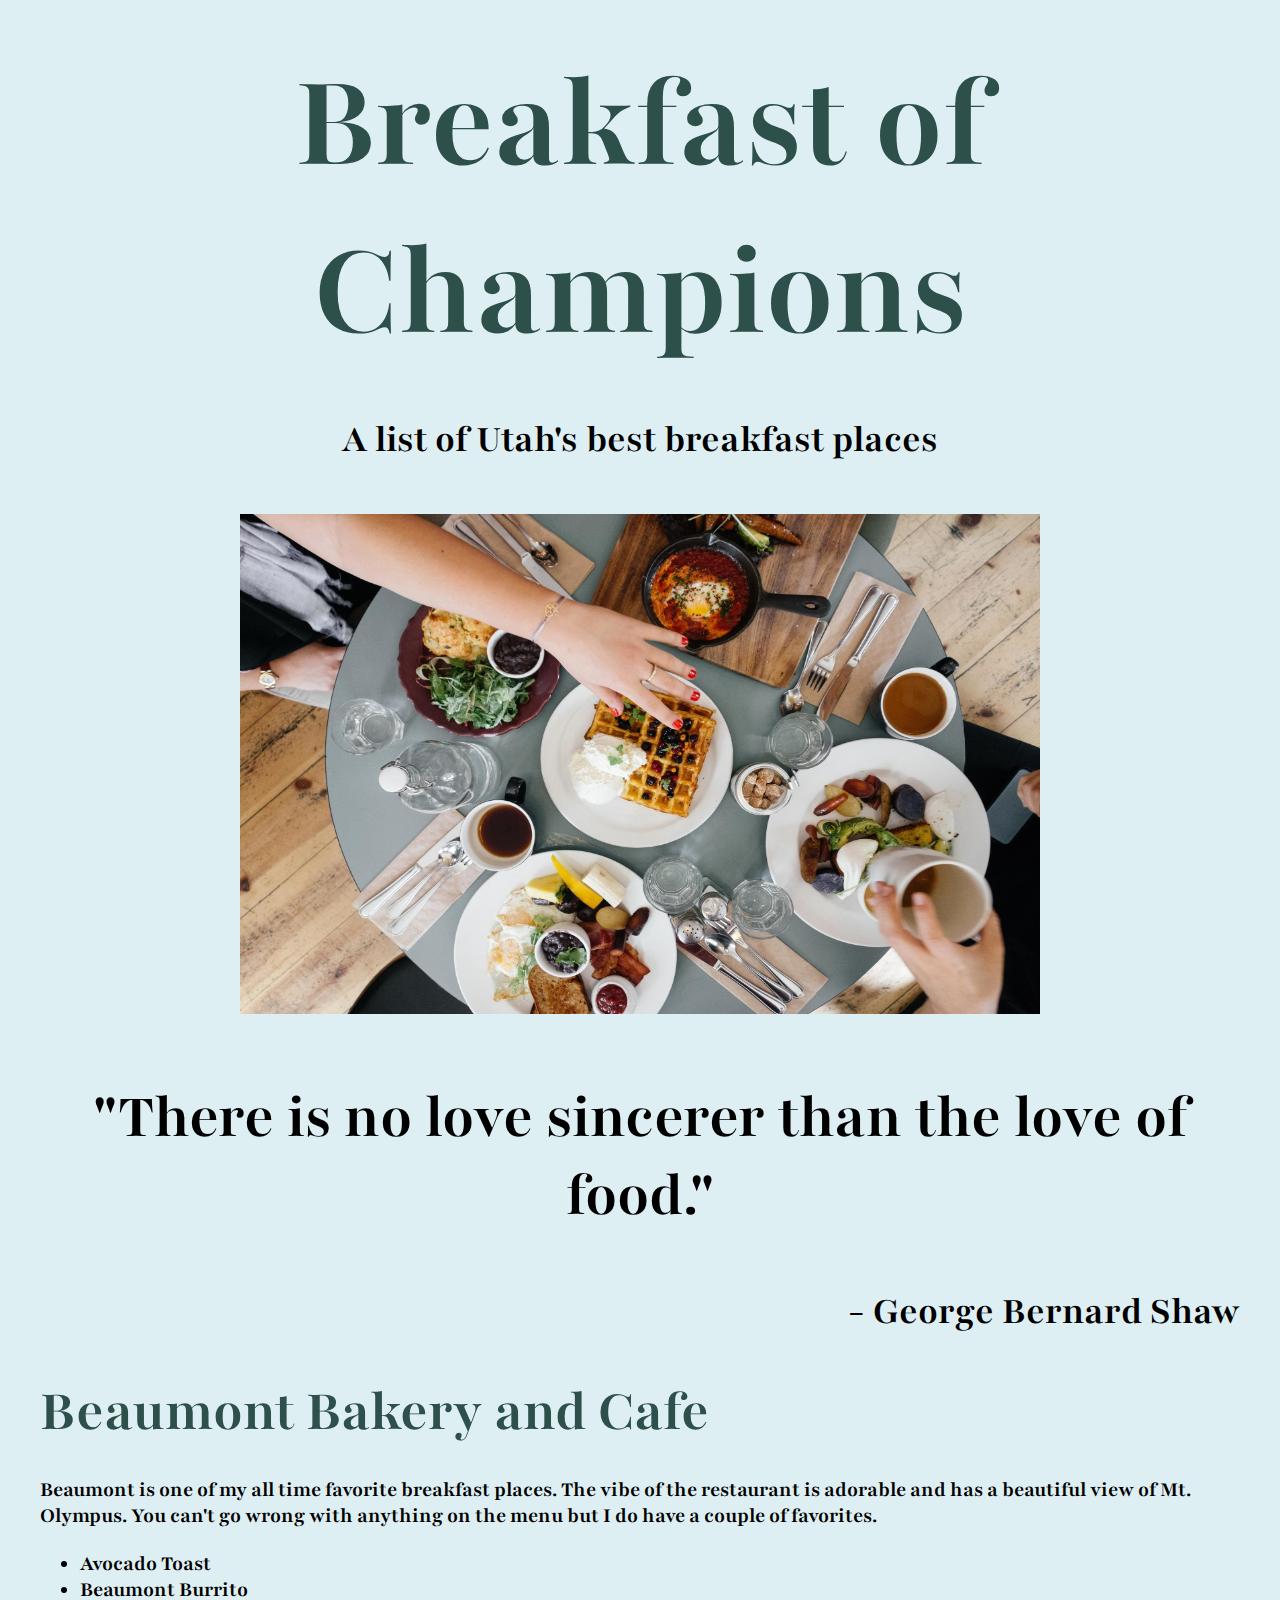
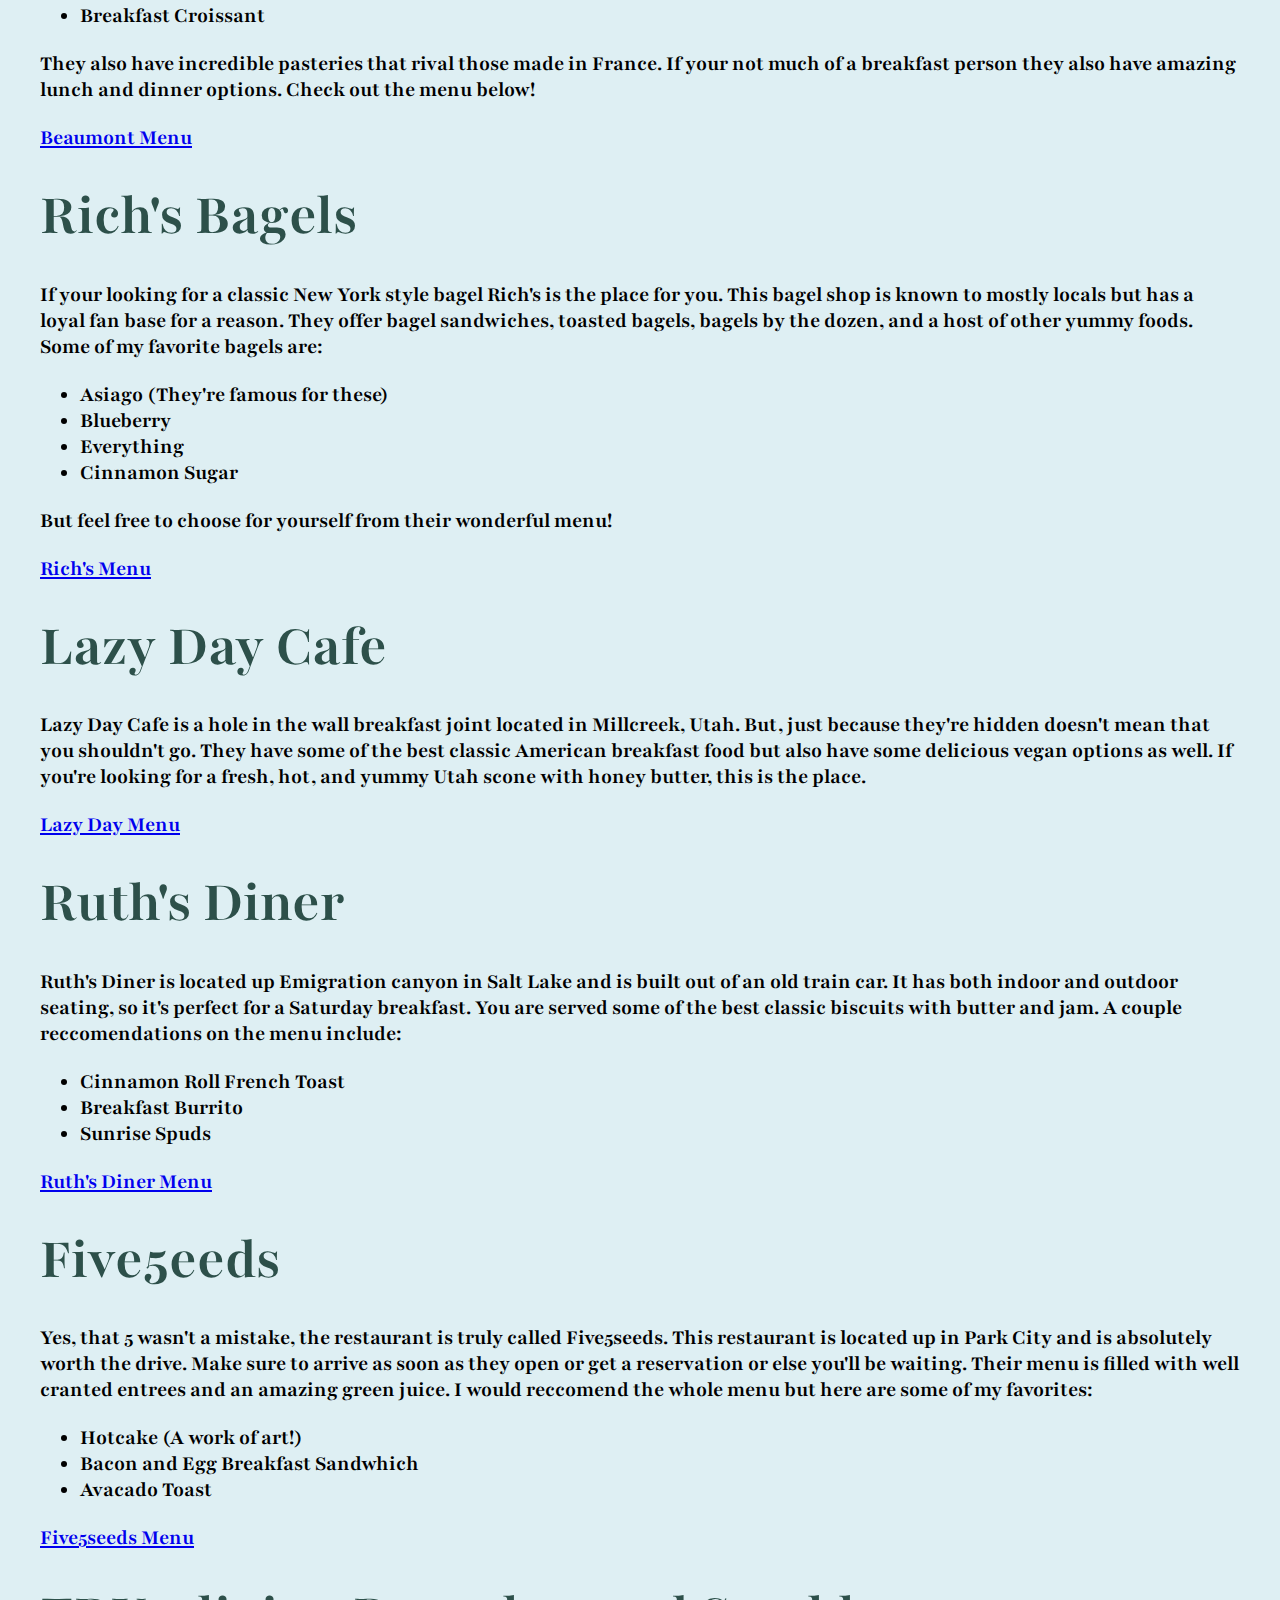
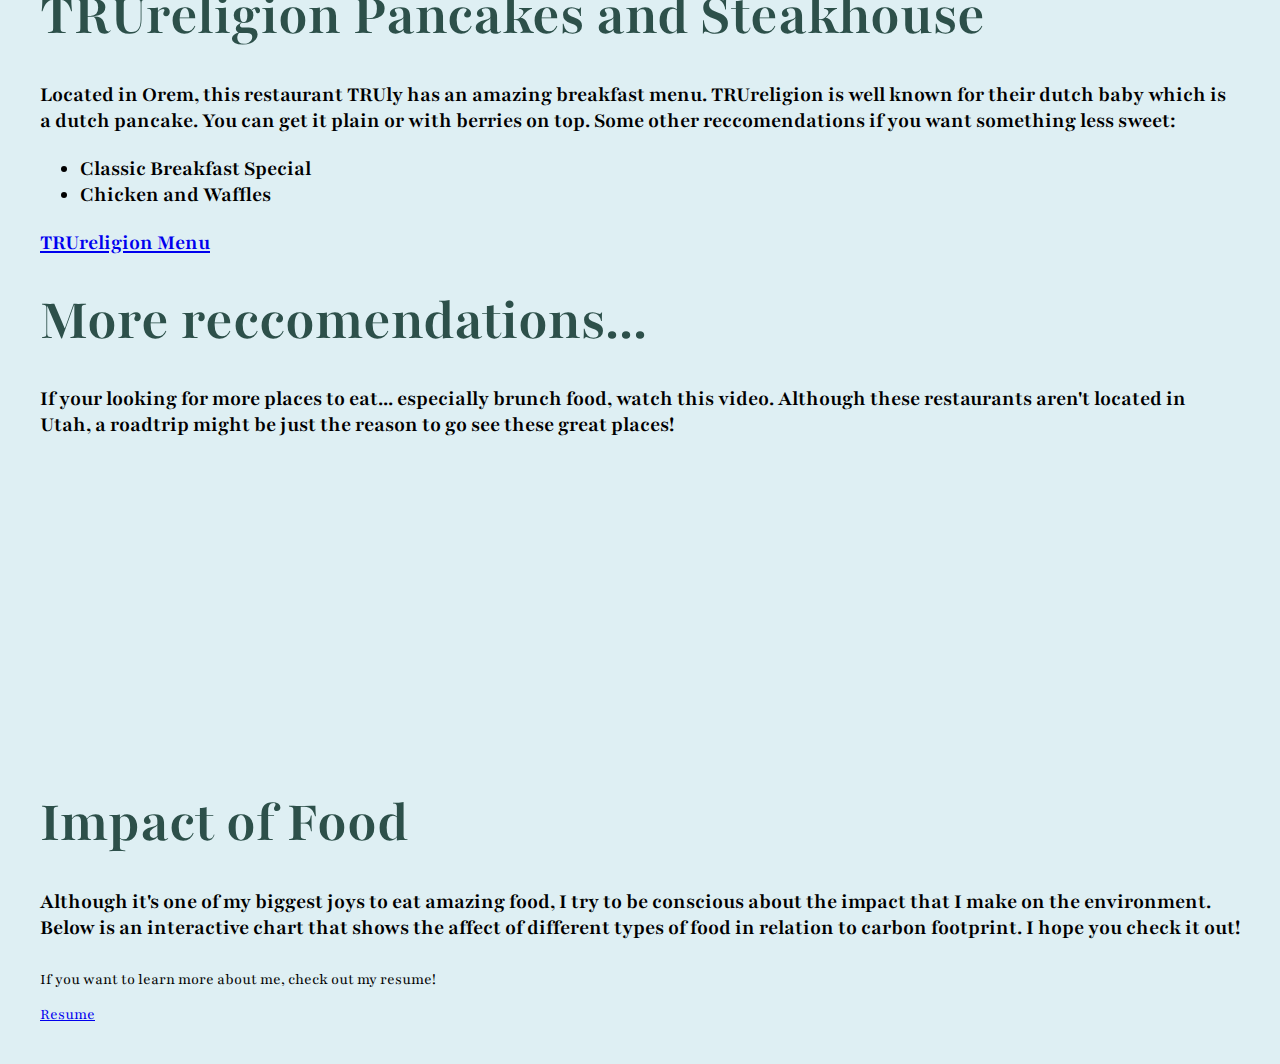
==== commit eccc6bed: "Add files via upload" ====
--- a/post.html
+++ b/post.html
@@ -17,7 +17,7 @@
                             <h3>A list of Utah's best breakfast places</h3>
                         </div>
                             <img src="food.jpeg" alt="Yummy Food Here"
-                            width="800" height="450" style="margin: 10px;" align="center">
+                            width="800" height="500" style="margin: 10px;" align="center">
                     <h2>"There is no love sincerer than the love of food." </h2>
             </center>
        
--- a/post.css
+++ b/post.css
@@ -30,15 +30,17 @@
 }
 
 .restaurant{
-    font-size: 40px;
+    font-size: 60px;
     font-weight: bold;
     color: #2D504A;
 }
 
-.dots{
-    text-align:center;
-    font-size: 80px;
+.title{
+    font-size: 140px;
+    text-align: center;
     font-weight: bold;
     color: #2D504A;
-    
-}+}
+.move-up {
+    position: relative; /
+    top: -5px; /
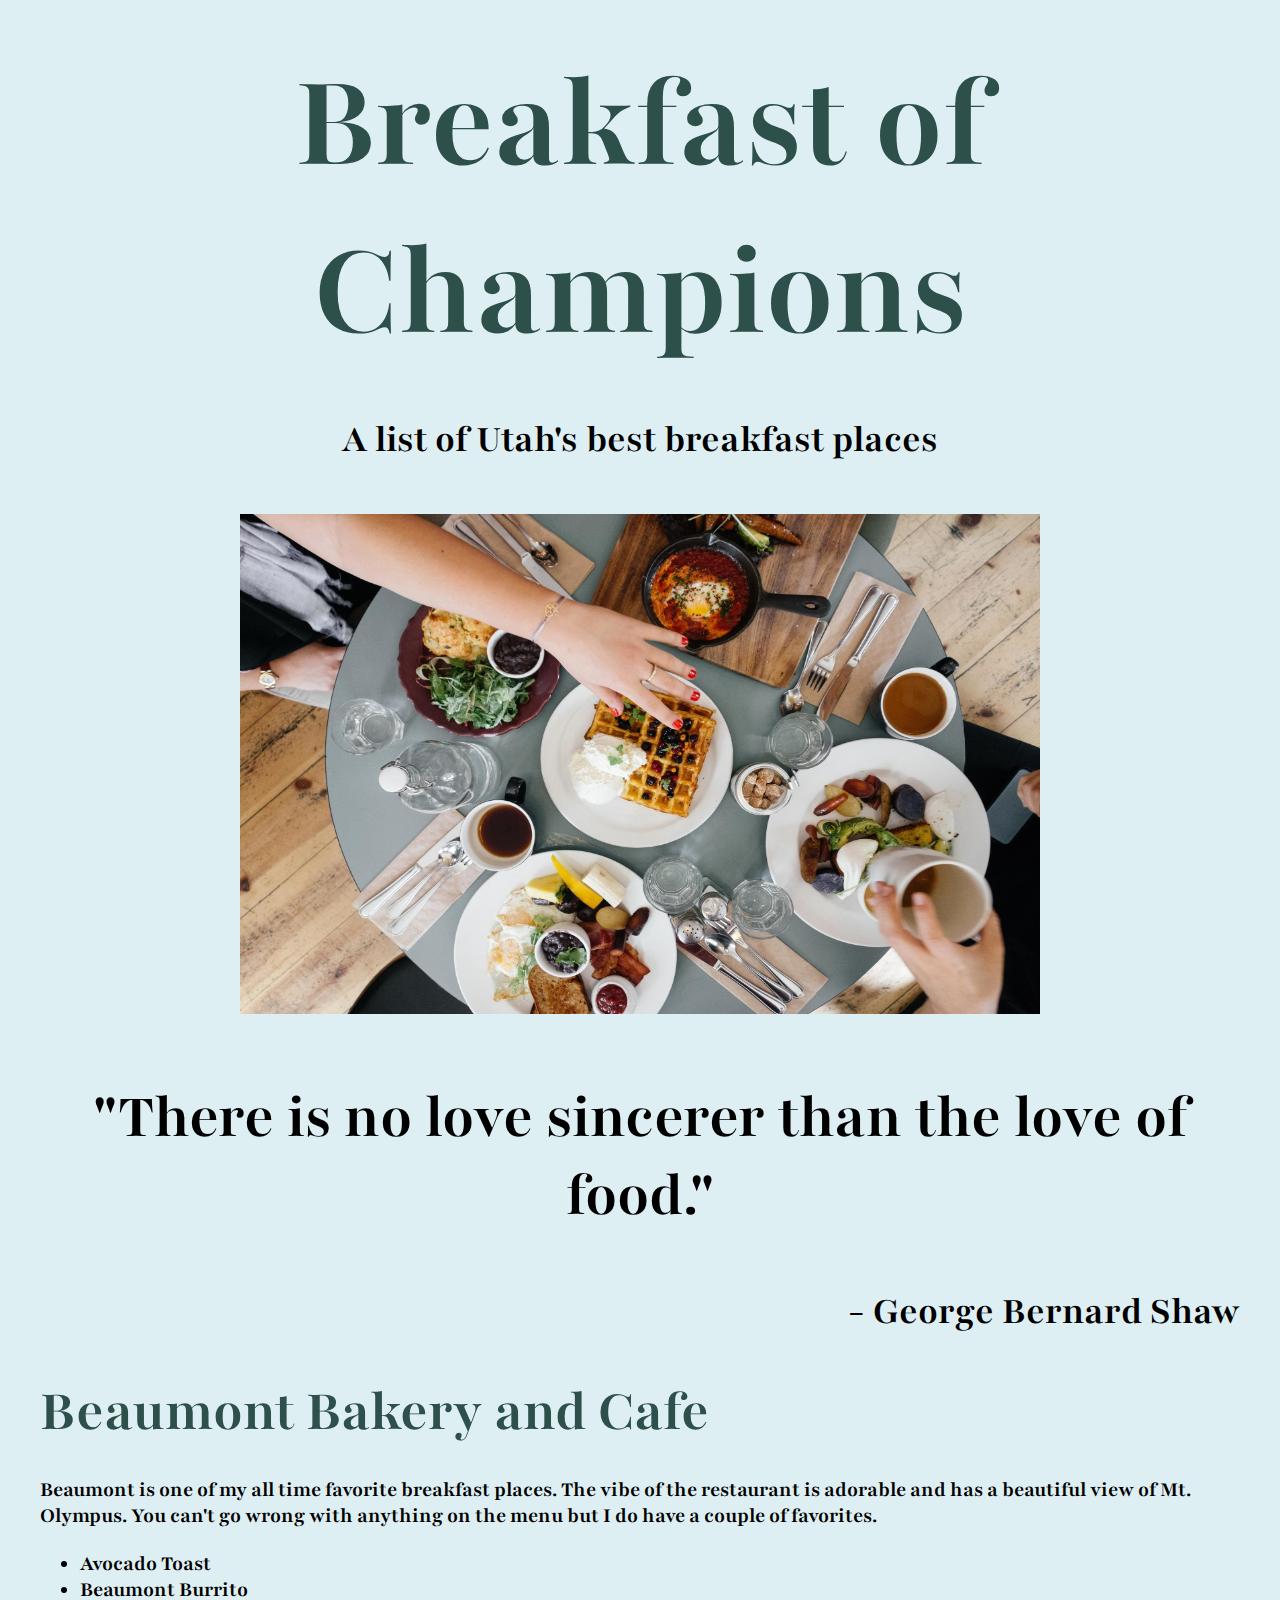
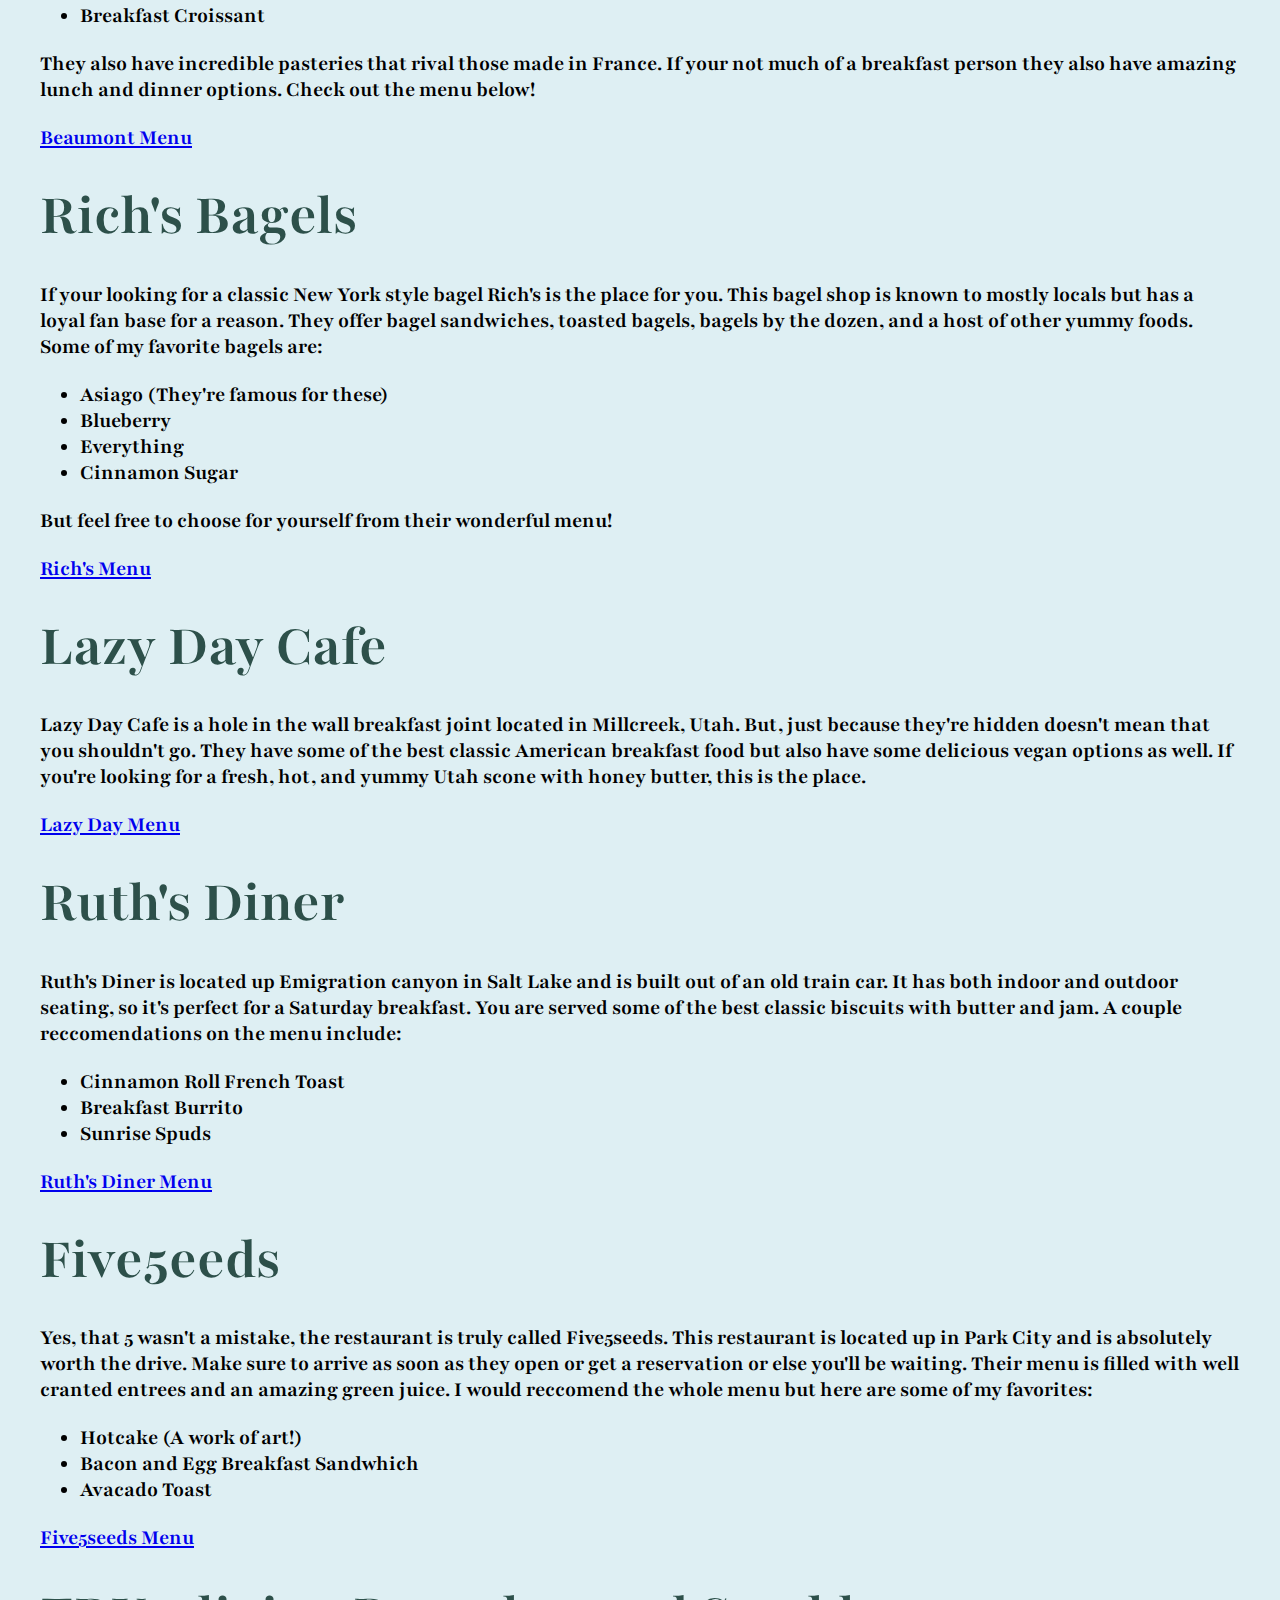
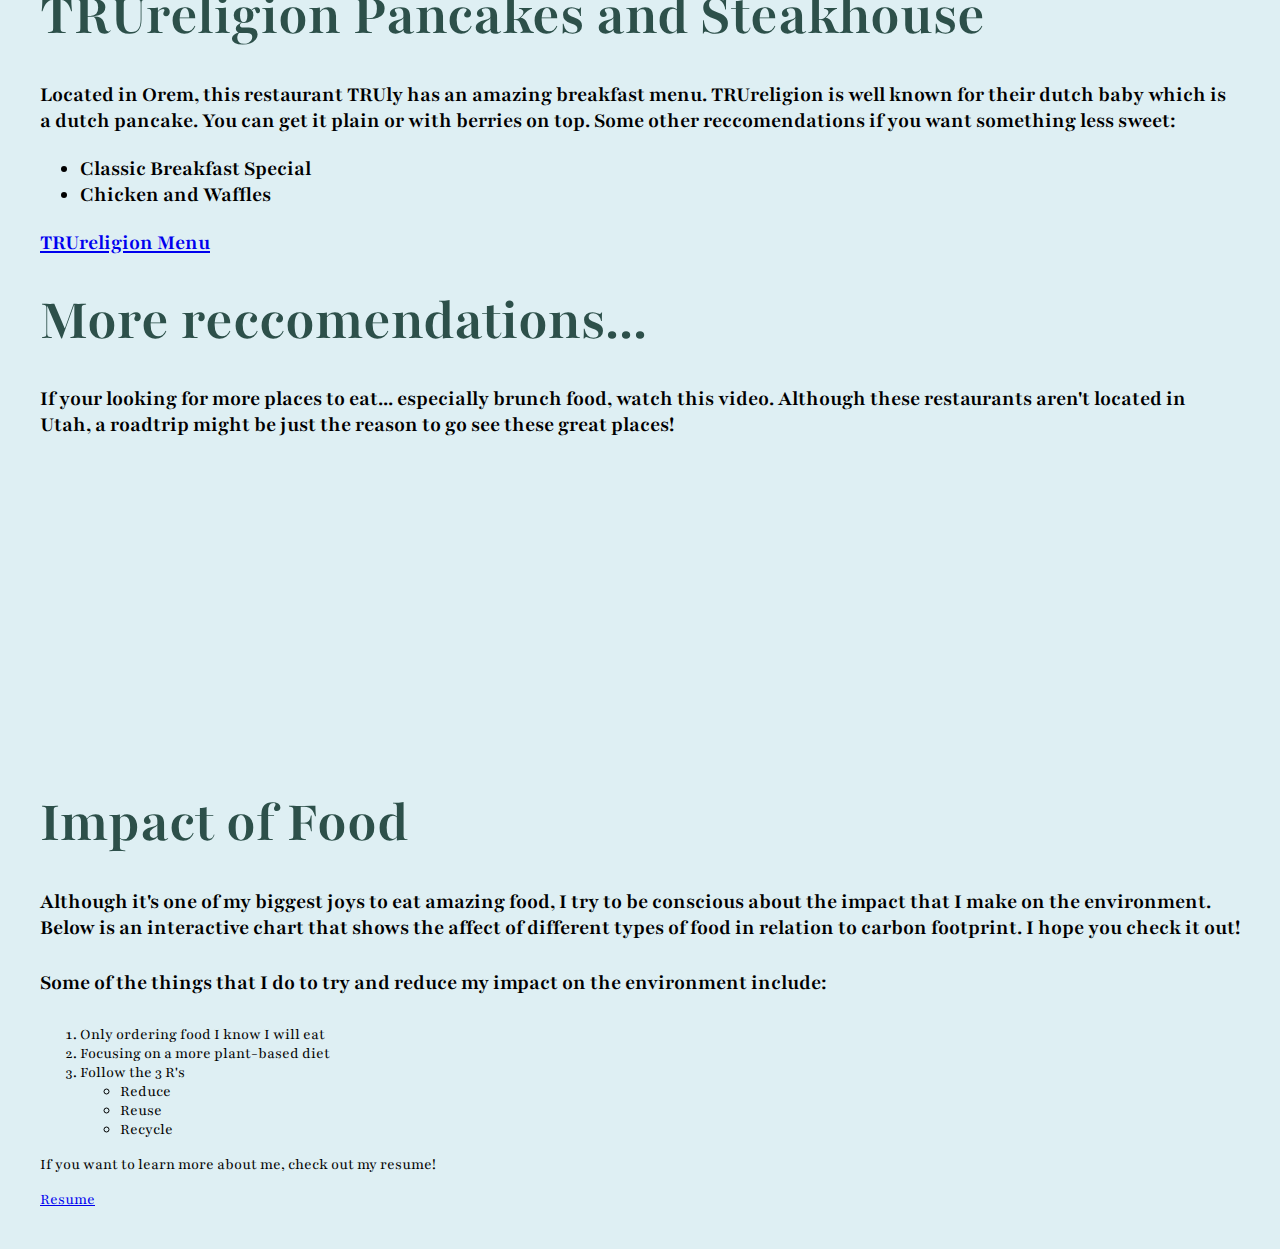
==== commit 2067afc9: "Add files via upload" ====
--- a/post.html
+++ b/post.html
@@ -109,7 +109,21 @@
                        Impact of Food
                     </div> 
                         <h4><p>Although it's one of my biggest joys to eat amazing food, I try to be conscious about the impact that I make on the environment. Below is an interactive chart that shows the affect of different types of food in relation to carbon footprint. I hope you check it out!</p></h4>
-                        <div class='tableauPlaceholder' id='viz1713224712039' style='position: relative'><noscript><a href='#'><img alt='Viz ' src='https:&#47;&#47;public.tableau.com&#47;static&#47;images&#47;Ca&#47;CarbonFootprintofFood&#47;Viz&#47;1_rss.png' style='border: none' /></a></noscript><object class='tableauViz'  style='display:none;'><param name='host_url' value='https%3A%2F%2Fpublic.tableau.com%2F' /> <param name='embed_code_version' value='3' /> <param name='site_root' value='' /><param name='name' value='CarbonFootprintofFood&#47;Viz' /><param name='tabs' value='no' /><param name='toolbar' value='yes' /><param name='static_image' value='https:&#47;&#47;public.tableau.com&#47;static&#47;images&#47;Ca&#47;CarbonFootprintofFood&#47;Viz&#47;1.png' /> <param name='animate_transition' value='yes' /><param name='display_static_image' value='yes' /><param name='display_spinner' value='yes' /><param name='display_overlay' value='yes' /><param name='display_count' value='yes' /><param name='language' value='en-US' /></object></div>                <script type='text/javascript'>                    var divElement = document.getElementById('viz1713224712039');                    var vizElement = divElement.getElementsByTagName('object')[0];                    vizElement.style.width='1200px';vizElement.style.height='877px';                    var scriptElement = document.createElement('script');                    scriptElement.src = 'https://public.tableau.com/javascripts/api/viz_v1.js';                    vizElement.parentNode.insertBefore(scriptElement, vizElement);                </script>
+        
+                        <h4><p>Some of the things that I do to try and reduce my impact on the environment include:</p></h4>
+        
+                            <ol>
+                                <li>Only ordering food I know I will eat</li>
+                                <li>Focusing on a more plant-based diet</li>
+                                <li>Follow the 3 R's
+                                    <ul>
+                                        <li>Reduce</li>
+                                        <li>Reuse</li>
+                                        <li>Recycle</li>
+                                    </ul>
+                            </ol>
+                        
+        <div class='tableauPlaceholder' id='viz1713224712039' style='position: relative'><noscript><a href='#'><img alt='Viz ' src='https:&#47;&#47;public.tableau.com&#47;static&#47;images&#47;Ca&#47;CarbonFootprintofFood&#47;Viz&#47;1_rss.png' style='border: none' /></a></noscript><object class='tableauViz'  style='display:none;'><param name='host_url' value='https%3A%2F%2Fpublic.tableau.com%2F' /> <param name='embed_code_version' value='3' /> <param name='site_root' value='' /><param name='name' value='CarbonFootprintofFood&#47;Viz' /><param name='tabs' value='no' /><param name='toolbar' value='yes' /><param name='static_image' value='https:&#47;&#47;public.tableau.com&#47;static&#47;images&#47;Ca&#47;CarbonFootprintofFood&#47;Viz&#47;1.png' /> <param name='animate_transition' value='yes' /><param name='display_static_image' value='yes' /><param name='display_spinner' value='yes' /><param name='display_overlay' value='yes' /><param name='display_count' value='yes' /><param name='language' value='en-US' /></object></div>                <script type='text/javascript'>                    var divElement = document.getElementById('viz1713224712039');                    var vizElement = divElement.getElementsByTagName('object')[0];                    vizElement.style.width='1200px';vizElement.style.height='877px';                    var scriptElement = document.createElement('script');                    scriptElement.src = 'https://public.tableau.com/javascripts/api/viz_v1.js';                    vizElement.parentNode.insertBefore(scriptElement, vizElement);                </script>
                         
                         
                         <p>If you want to learn more about me, check out my resume!</p>
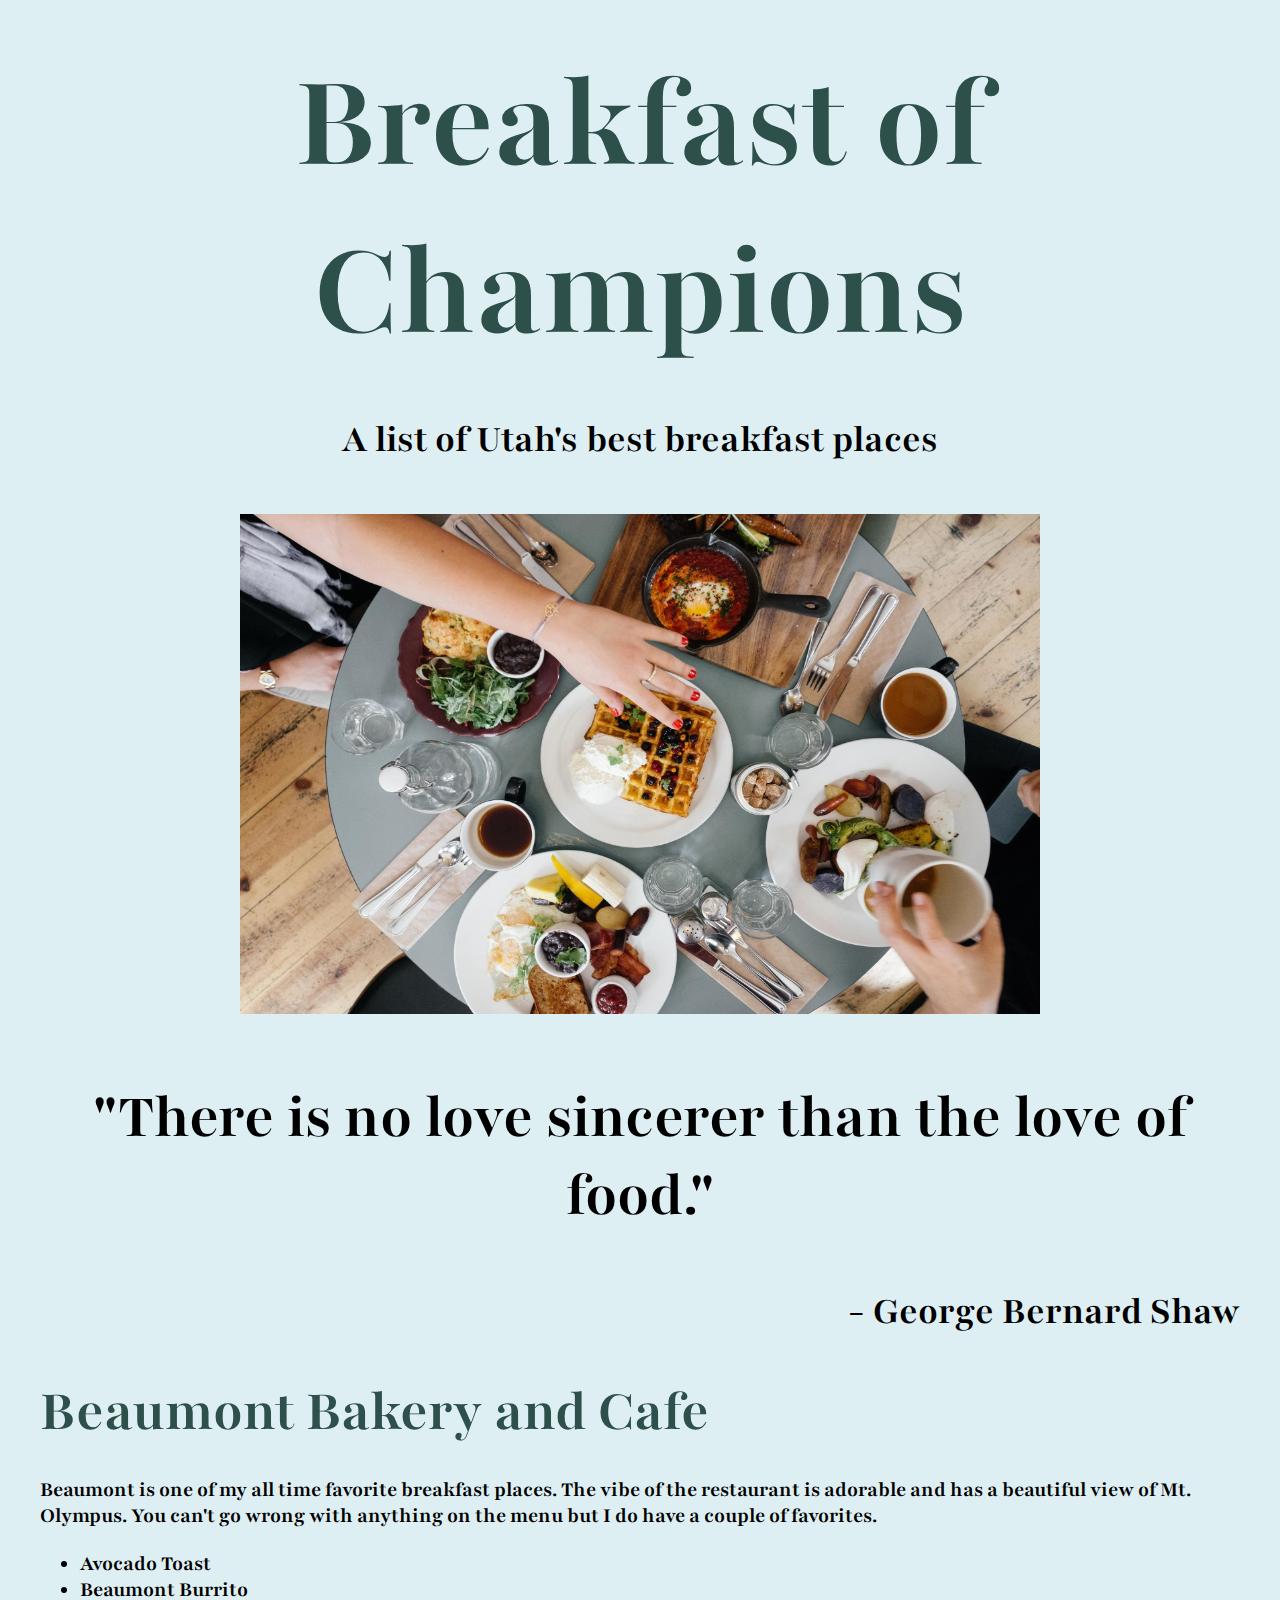
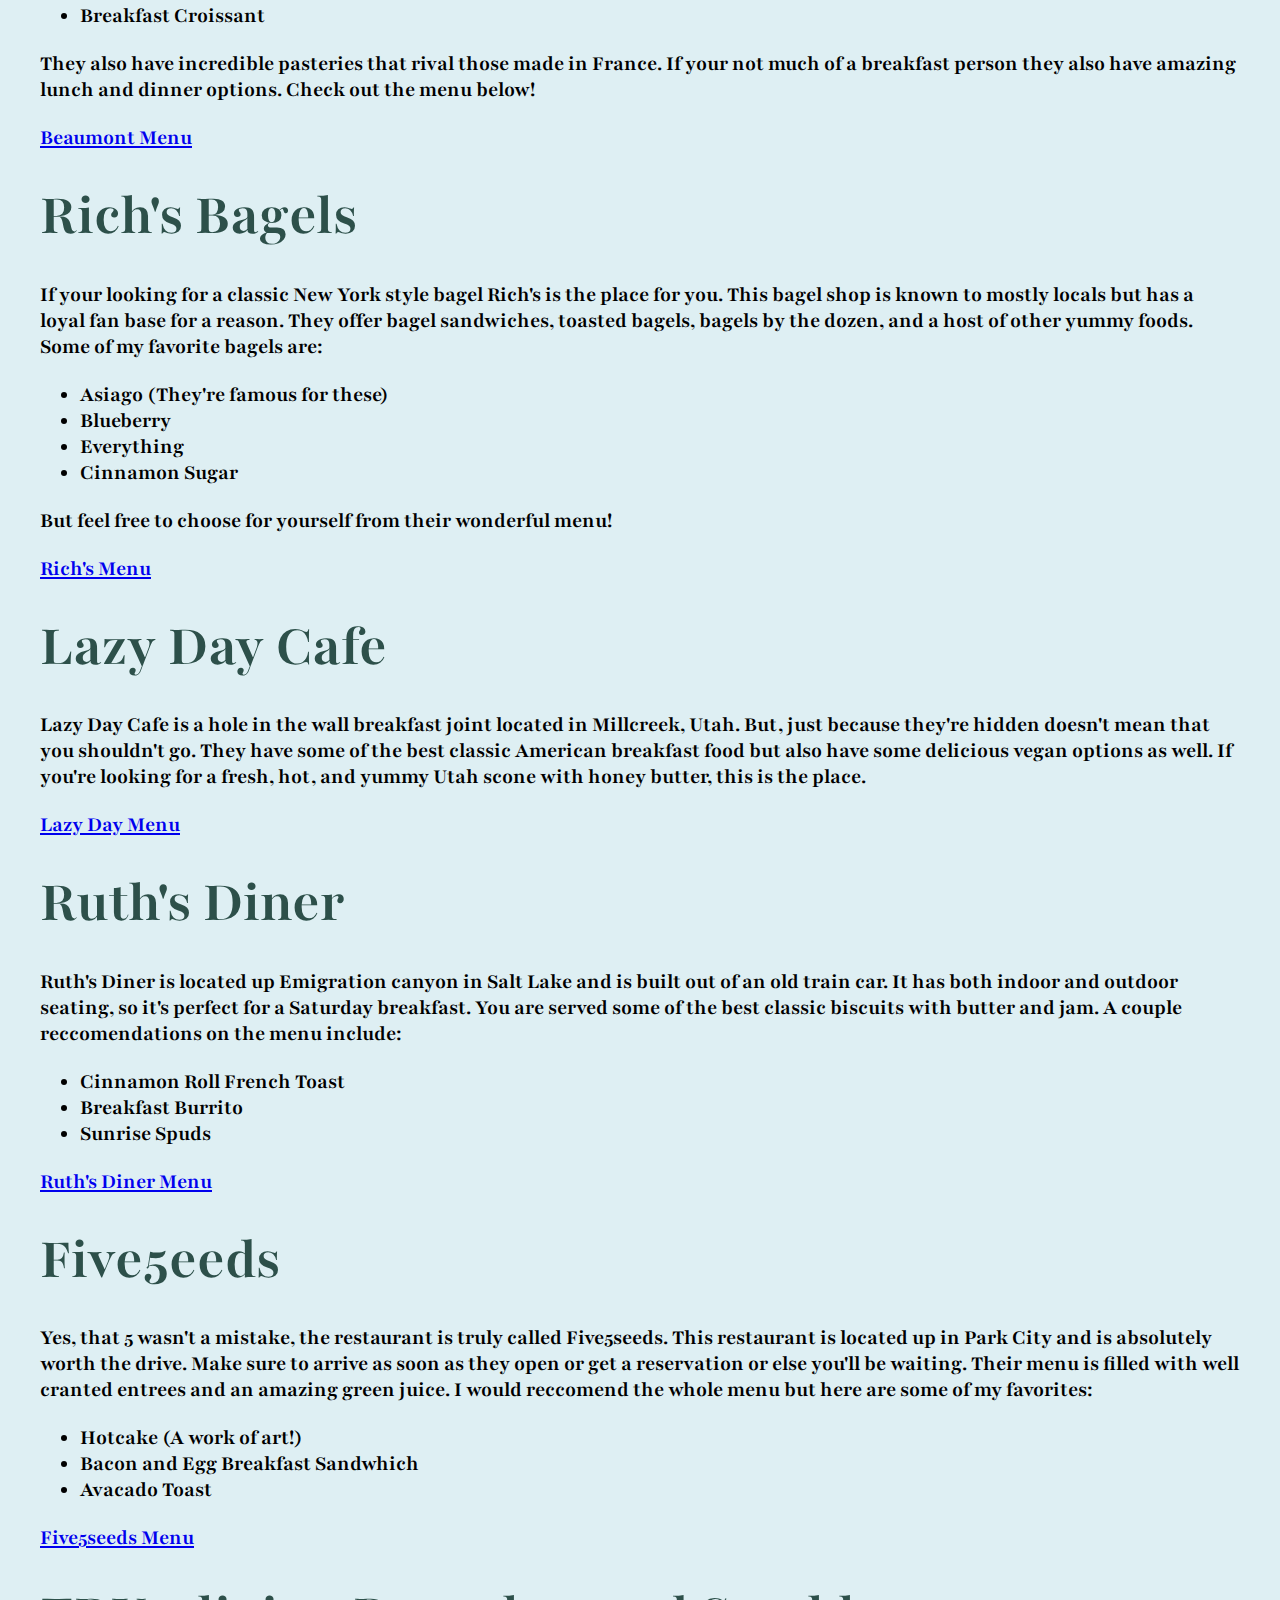
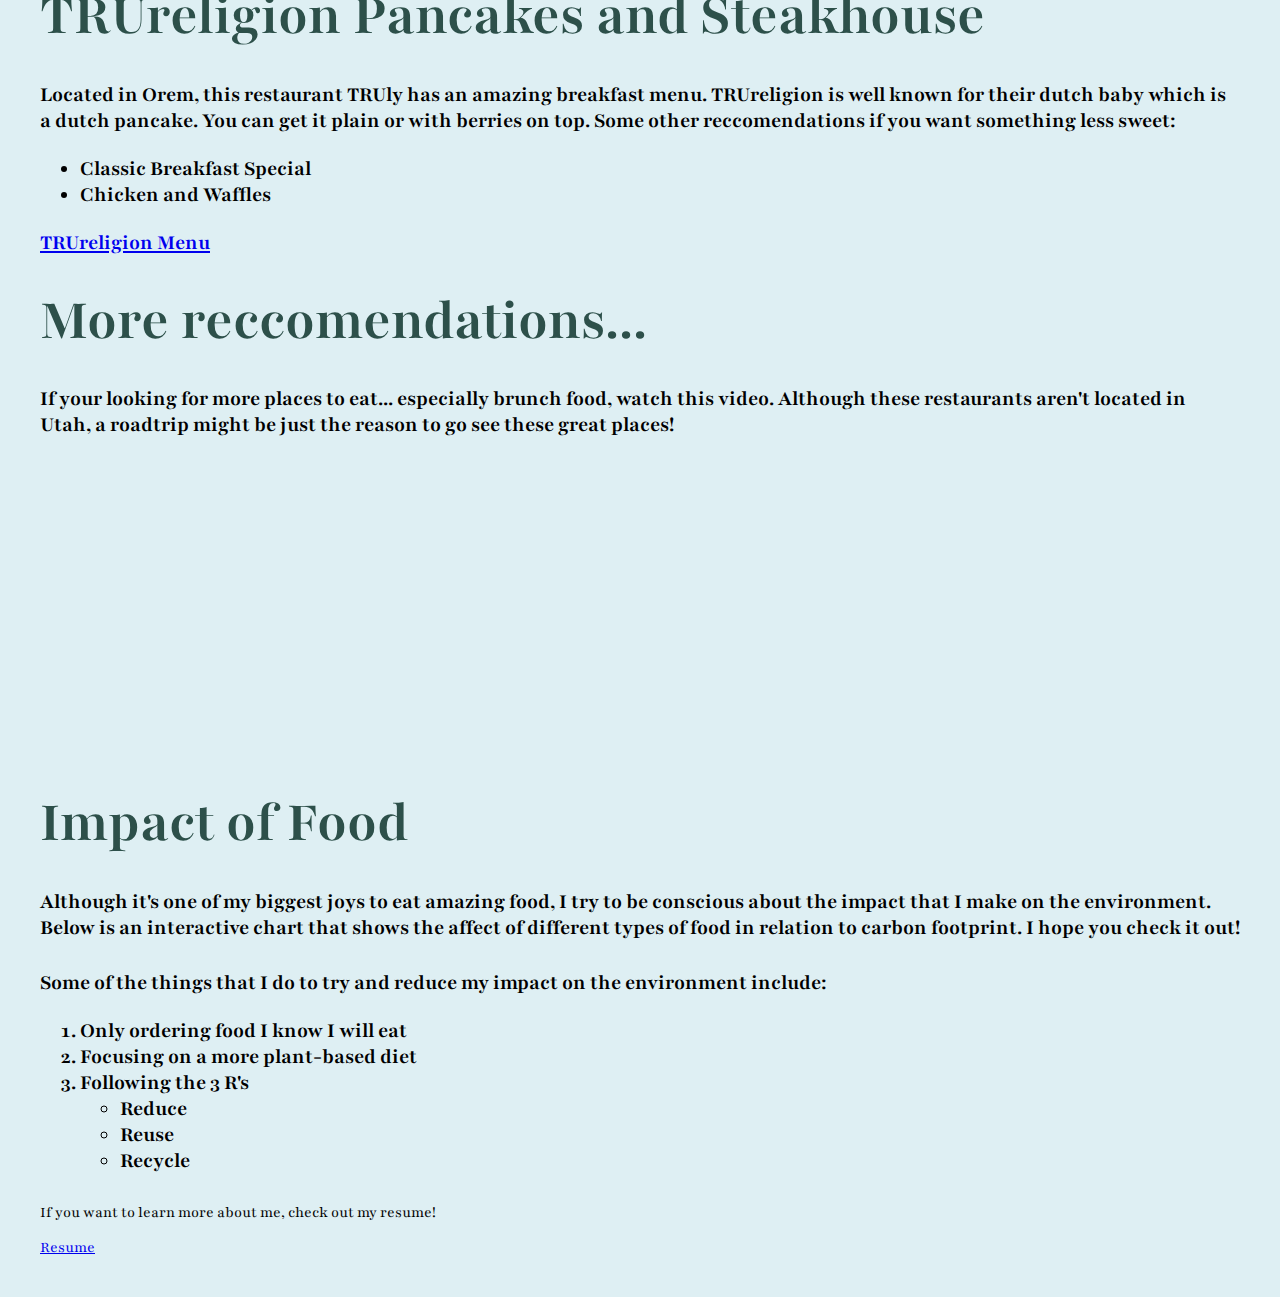
==== commit 8f335de7: "Add files via upload" ====
--- a/post.html
+++ b/post.html
@@ -110,18 +110,19 @@
                     </div> 
                         <h4><p>Although it's one of my biggest joys to eat amazing food, I try to be conscious about the impact that I make on the environment. Below is an interactive chart that shows the affect of different types of food in relation to carbon footprint. I hope you check it out!</p></h4>
         
-                        <h4><p>Some of the things that I do to try and reduce my impact on the environment include:</p></h4>
+                        <h4><p>Some of the things that I do to try and reduce my impact on the environment include:</p>
         
                             <ol>
                                 <li>Only ordering food I know I will eat</li>
                                 <li>Focusing on a more plant-based diet</li>
-                                <li>Follow the 3 R's
+                                <li>Following the 3 R's
                                     <ul>
                                         <li>Reduce</li>
                                         <li>Reuse</li>
                                         <li>Recycle</li>
                                     </ul>
                             </ol>
+                            </h4>
                         
         <div class='tableauPlaceholder' id='viz1713224712039' style='position: relative'><noscript><a href='#'><img alt='Viz ' src='https:&#47;&#47;public.tableau.com&#47;static&#47;images&#47;Ca&#47;CarbonFootprintofFood&#47;Viz&#47;1_rss.png' style='border: none' /></a></noscript><object class='tableauViz'  style='display:none;'><param name='host_url' value='https%3A%2F%2Fpublic.tableau.com%2F' /> <param name='embed_code_version' value='3' /> <param name='site_root' value='' /><param name='name' value='CarbonFootprintofFood&#47;Viz' /><param name='tabs' value='no' /><param name='toolbar' value='yes' /><param name='static_image' value='https:&#47;&#47;public.tableau.com&#47;static&#47;images&#47;Ca&#47;CarbonFootprintofFood&#47;Viz&#47;1.png' /> <param name='animate_transition' value='yes' /><param name='display_static_image' value='yes' /><param name='display_spinner' value='yes' /><param name='display_overlay' value='yes' /><param name='display_count' value='yes' /><param name='language' value='en-US' /></object></div>                <script type='text/javascript'>                    var divElement = document.getElementById('viz1713224712039');                    var vizElement = divElement.getElementsByTagName('object')[0];                    vizElement.style.width='1200px';vizElement.style.height='877px';                    var scriptElement = document.createElement('script');                    scriptElement.src = 'https://public.tableau.com/javascripts/api/viz_v1.js';                    vizElement.parentNode.insertBefore(scriptElement, vizElement);                </script>
                         
